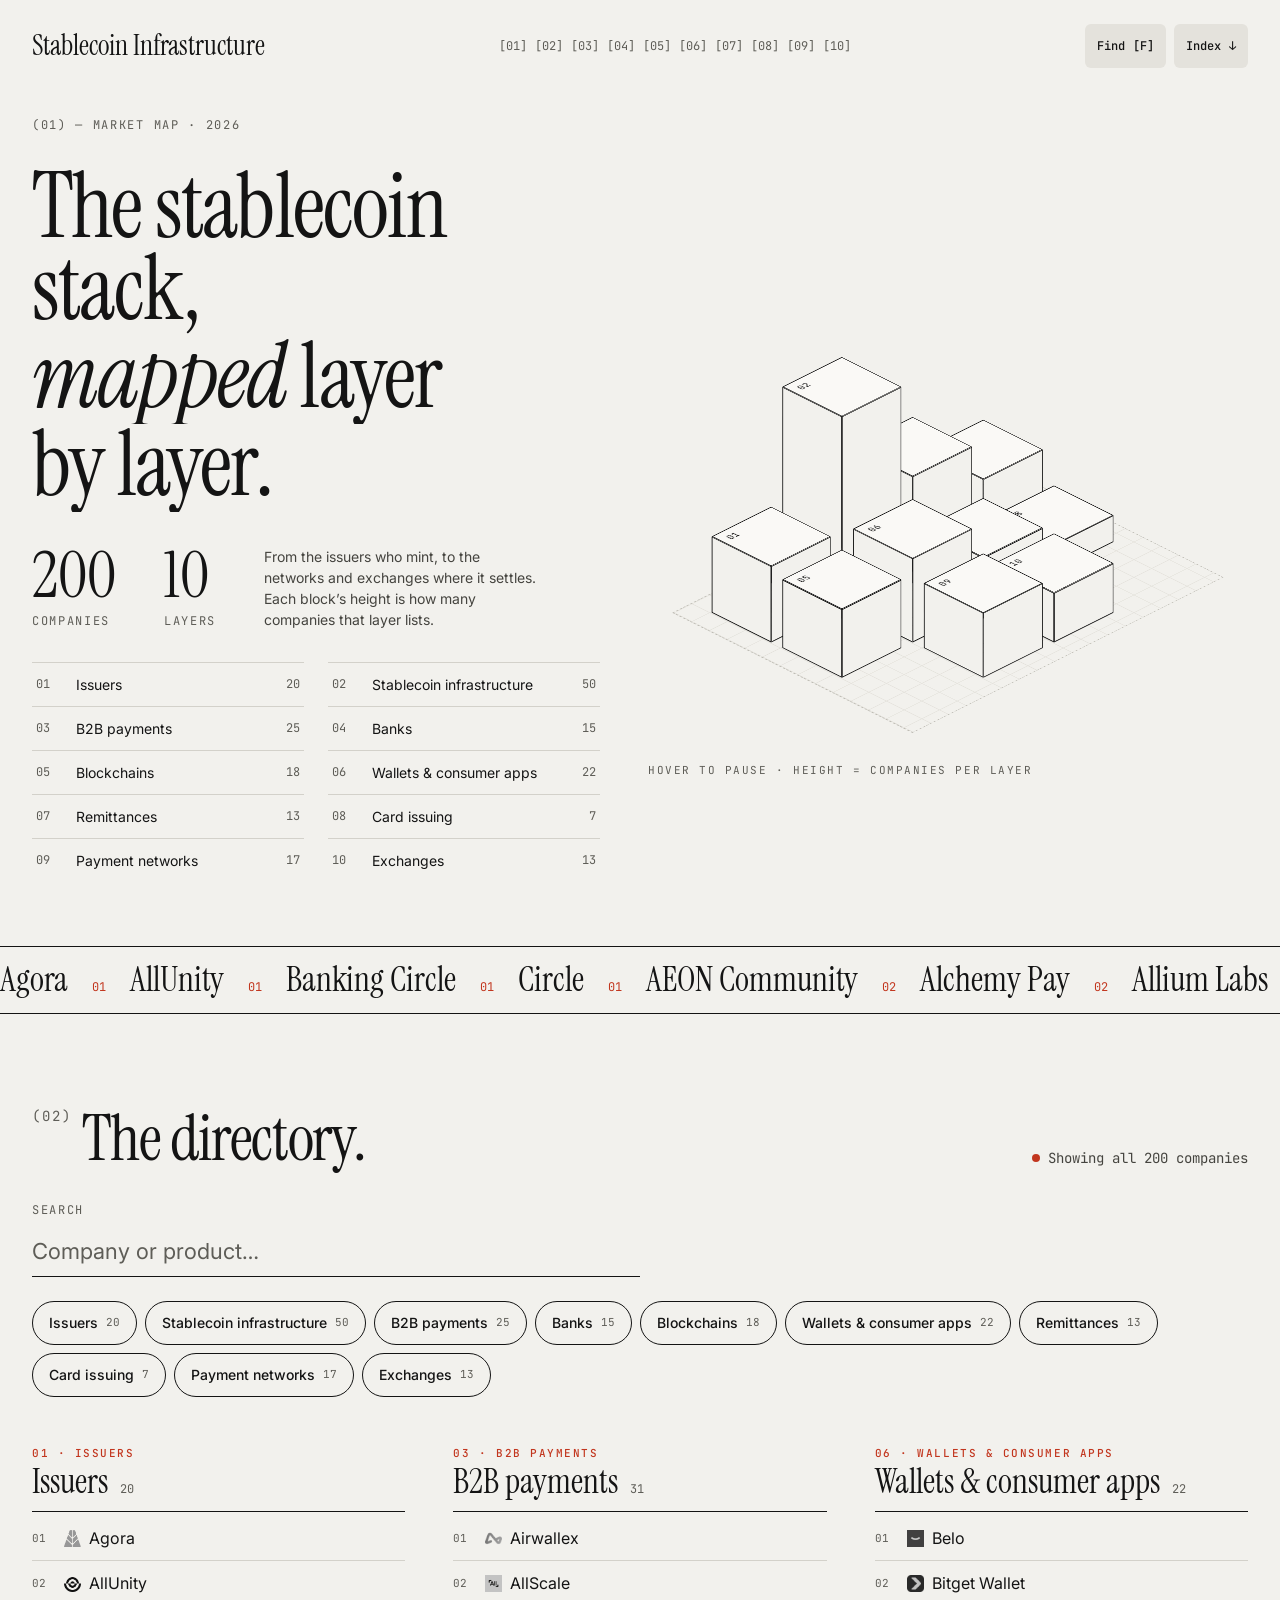
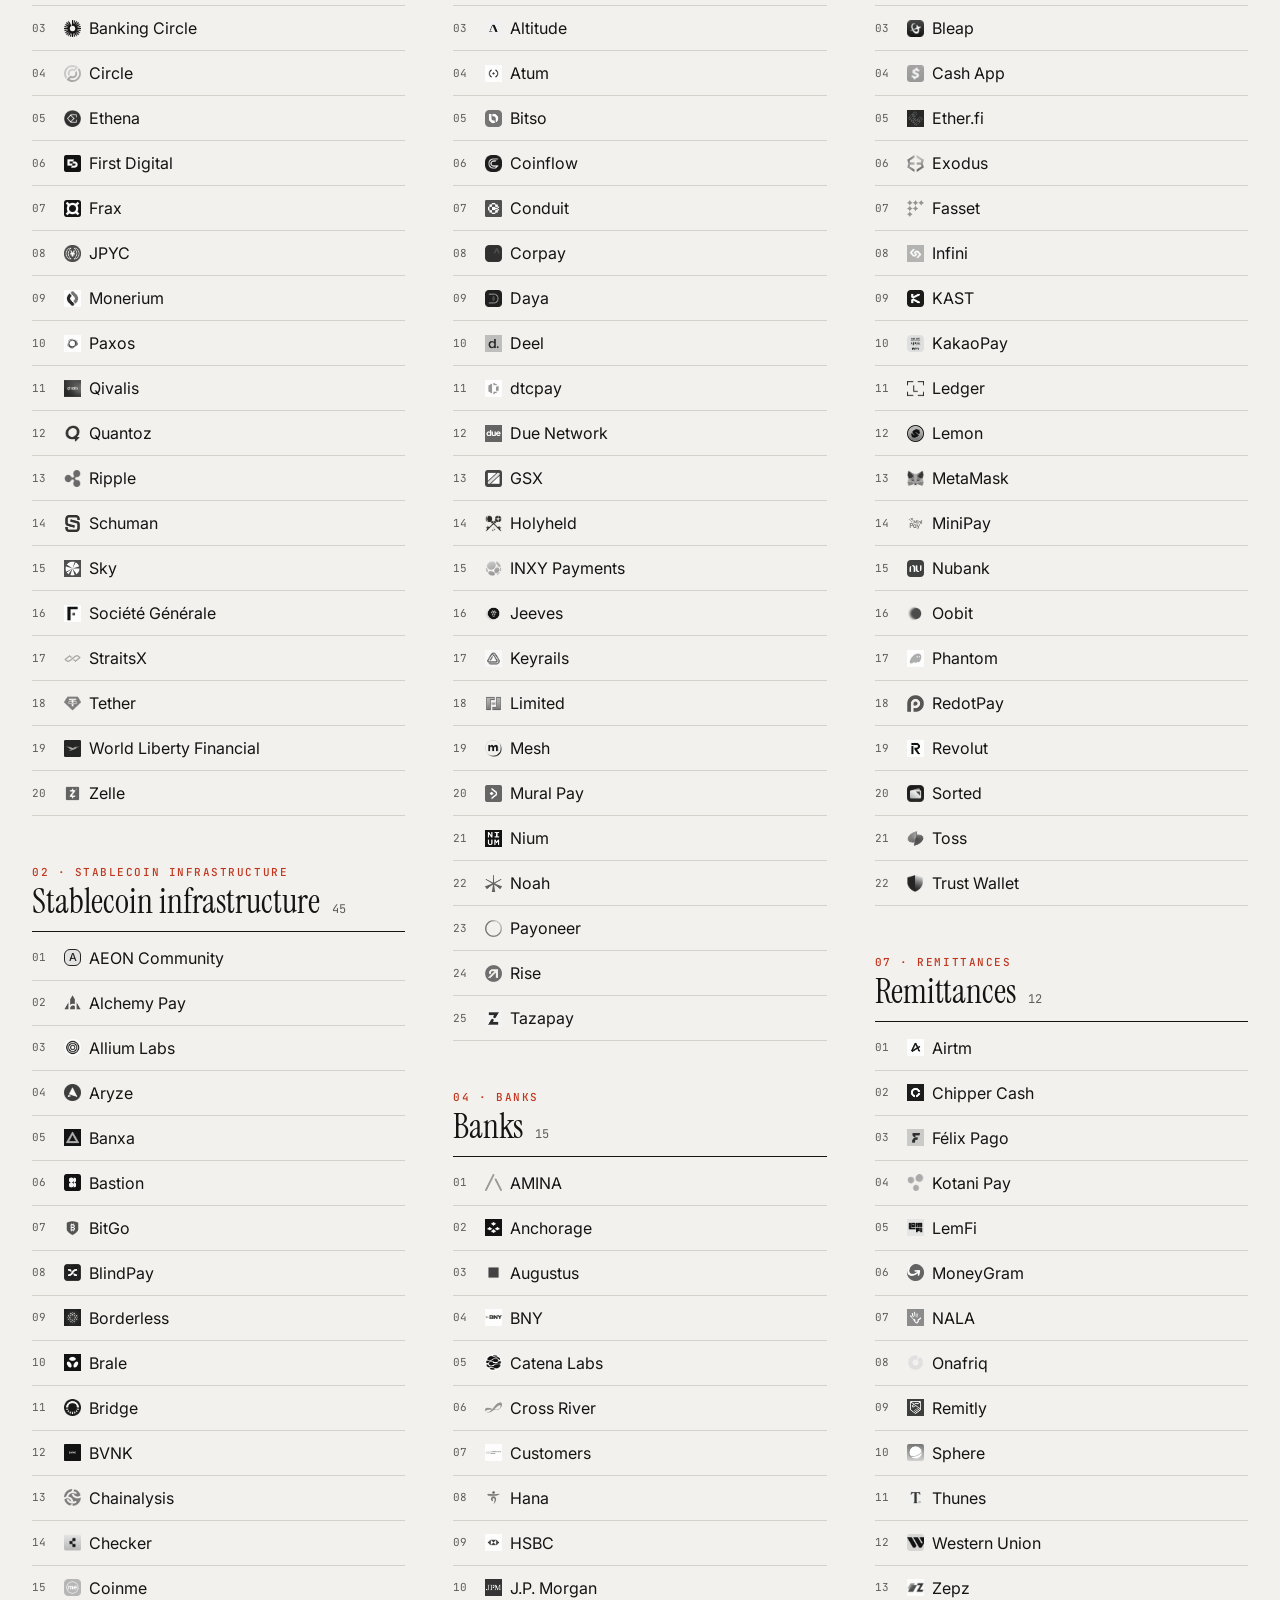
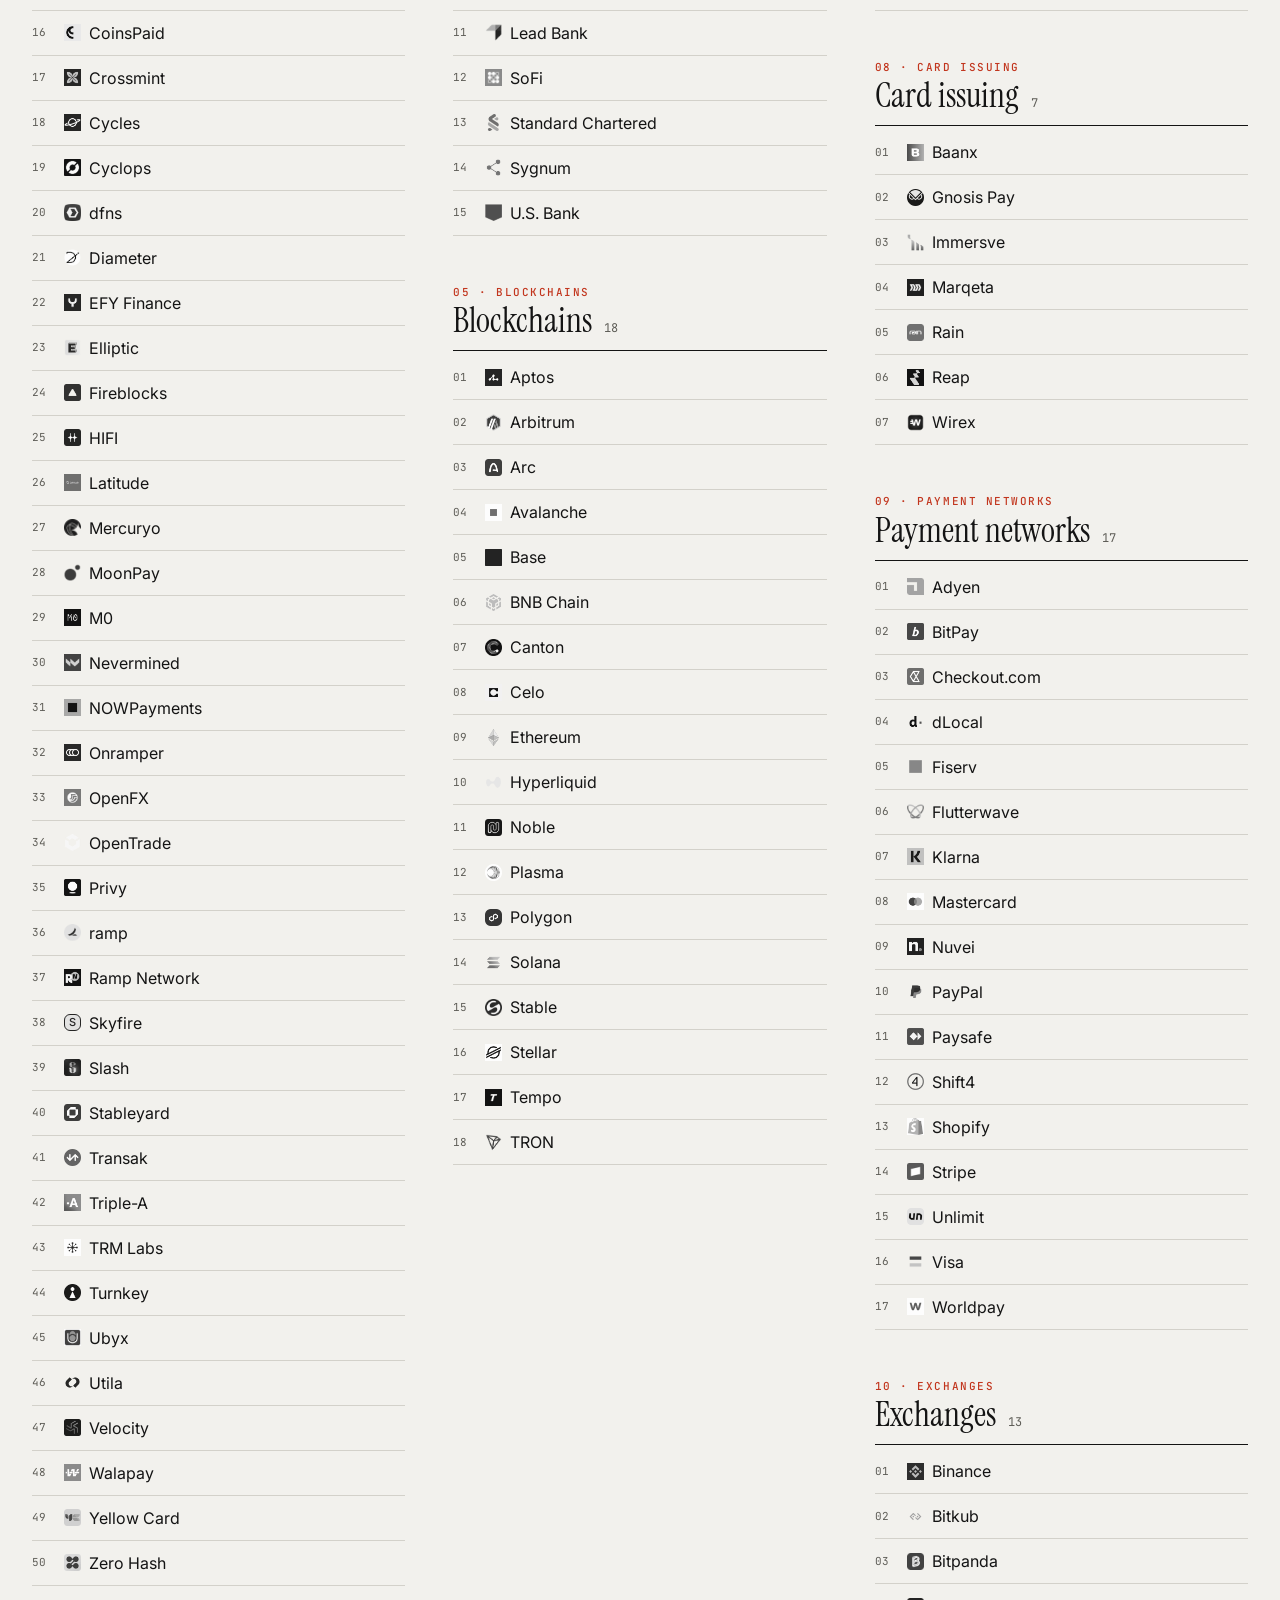
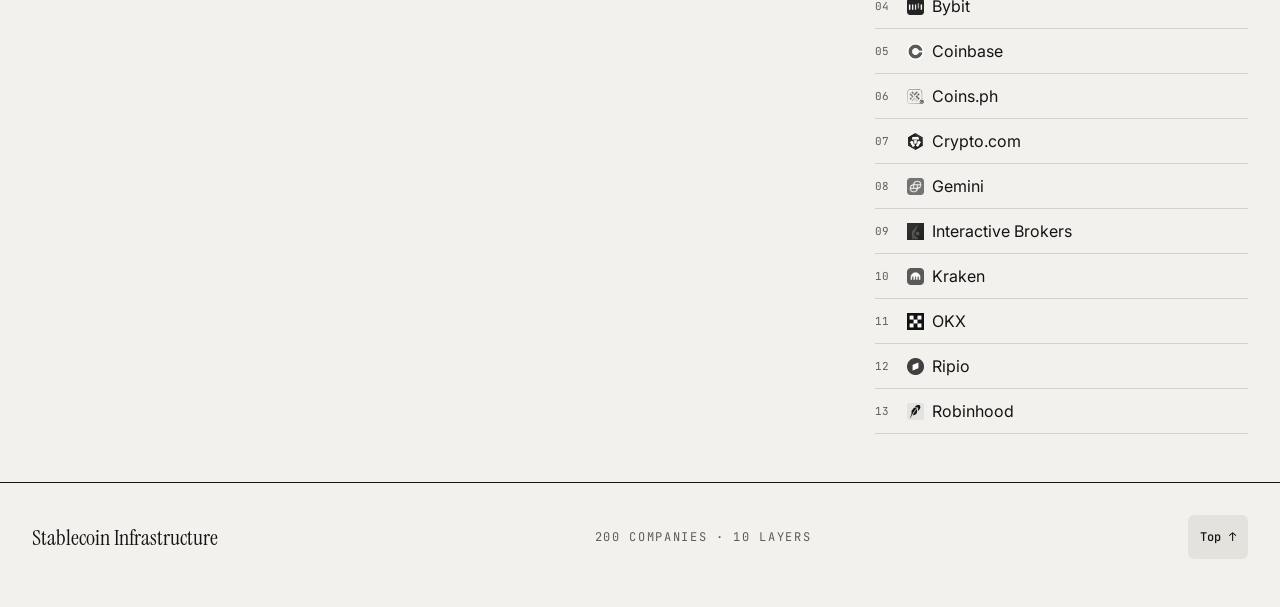
==== stable-infra/index.html @ a07f69c4 "Add stablecoin infrastructure map at /stable-infra Static copy of toninorair/stablecoin-infra app (a" ====
<!DOCTYPE html>
<html lang="en">
  <head>
    <meta charset="UTF-8" />
    <meta name="viewport" content="width=device-width, initial-scale=1.0" />
    <title>Stablecoin Infrastructure</title>
    <meta
      name="description"
      content="The stablecoin stack, mapped layer by layer: issuers, infrastructure, payments, banks, chains, wallets, remittances, cards, networks and exchanges."
    />
    <link rel="preconnect" href="https://fonts.googleapis.com" />
    <link rel="preconnect" href="https://fonts.gstatic.com" crossorigin />
    <link
      rel="stylesheet"
      href="https://fonts.googleapis.com/css2?family=Instrument+Serif:ital@0;1&family=Inter:wght@400;500;600&family=JetBrains+Mono:wght@400;500&display=swap"
    />
    <link rel="stylesheet" href="styles/tokens.css" />
    <link rel="stylesheet" href="styles/main.css" />
  </head>
  <body>
    <a class="skip-link" href="#directory">Skip to the directory</a>
    <header class="site-header" id="top">
      <a class="wordmark" href="#top">Stablecoin Infrastructure</a>
      <nav class="index-nav" data-index-nav aria-label="Jump to a category"></nav>
      <div class="header-keys">
        <button type="button" class="key" data-find aria-keyshortcuts="F">
          Find <kbd>F</kbd>
        </button>
        <a class="key" href="#directory">Index <span aria-hidden="true">↓</span></a>
      </div>
    </header>

    <main id="app">
      <section class="hero" aria-labelledby="hero-title">
        <div class="hero-copy">
          <p class="eyebrow intro-fade">(01) — Market map · 2026</p>
          <h1 class="hero-title" id="hero-title">
            <span class="intro-line"><span>The stablecoin stack,</span></span>
            <span class="intro-line"><span><em>mapped</em> layer</span></span>
            <span class="intro-line"><span>by layer.</span></span>
          </h1>
          <div class="hero-stats intro-fade">
            <p class="stat">
              <span class="stat-value" data-stat-companies></span>
              <span class="stat-label">Companies</span>
            </p>
            <p class="stat">
              <span class="stat-value" data-stat-layers></span>
              <span class="stat-label">Layers</span>
            </p>
            <p class="hero-note">
              From the issuers who mint, to the networks and exchanges where it
              settles. Each block’s height is how many companies that layer lists.
            </p>
          </div>
          <div class="legend intro-fade" data-legend role="group" aria-label="Filter by layer"></div>
        </div>
        <div class="stack-stage" data-stack aria-hidden="true"></div>
      </section>

      <div class="marquee" data-marquee aria-hidden="true"></div>

      <section class="directory-section" aria-labelledby="directory-title">
        <div class="section-head">
          <h2 class="section-title" id="directory-title" data-reveal>
            <span class="section-num">(02)</span> The directory.
          </h2>
          <p class="results-count" data-results-count role="status"></p>
        </div>
        <section class="toolbar" aria-label="Search and category filters">
          <div class="search">
            <label class="search-label" for="search-input">Search</label>
            <input
              type="search"
              id="search-input"
              class="search-input"
              placeholder="Company or product…"
              autocomplete="off"
              spellcheck="false"
            />
          </div>
          <nav class="chips" data-filter-chips aria-label="Filter by category"></nav>
        </section>
        <section class="empty-state" data-empty-state hidden>
          <h2 class="empty-title">No matches</h2>
          <p class="empty-hint">
            No companies match the current search and filters. Clear them to see
            the full roster again.
          </p>
          <button type="button" class="empty-reset" data-filters-reset>
            Reset search and filters
          </button>
        </section>
        <section id="directory" class="directory" aria-label="Stablecoin ecosystem directory"></section>
      </section>
    </main>

    <footer class="site-footer">
      <p class="footer-brand">Stablecoin Infrastructure</p>
      <p class="footer-meta" data-footer-meta></p>
      <a class="key" href="#top">Top <span aria-hidden="true">↑</span></a>
    </footer>

    <div id="panel-layer" class="panel-layer" hidden>
      <div class="panel-scrim" data-panel-close aria-hidden="true"></div>
      <aside class="profile-panel" role="dialog" aria-modal="false" aria-labelledby="panel-company-name">
        <header class="panel-head">
          <div class="panel-bar">
            <p class="panel-category" data-panel-category></p>
            <div class="panel-actions">
              <button type="button" class="panel-step" data-panel-prev aria-label="Previous company" aria-keyshortcuts="ArrowLeft">
                <span aria-hidden="true">←</span>
              </button>
              <span class="panel-position" data-panel-position></span>
              <button type="button" class="panel-step" data-panel-next aria-label="Next company" aria-keyshortcuts="ArrowRight">
                <span aria-hidden="true">→</span>
              </button>
              <button type="button" class="panel-close" data-panel-close aria-label="Close profile panel" aria-keyshortcuts="Escape">
                <span aria-hidden="true">Esc</span>
              </button>
            </div>
          </div>
          <div class="panel-id">
            <span class="panel-mark" data-panel-logo></span>
            <h2 class="panel-name" id="panel-company-name" data-panel-name tabindex="-1"></h2>
          </div>
        </header>
        <div class="panel-scroll">
          <div class="panel-body" data-panel-body></div>
          <nav class="panel-more" data-panel-more aria-labelledby="panel-more-title" hidden>
            <h3 class="panel-more-title" id="panel-more-title" data-panel-more-title></h3>
            <ul class="panel-more-list" data-panel-more-list role="list"></ul>
          </nav>
        </div>
      </aside>
    </div>
    <script type="module" src="js/main.js"></script>
  </body>
</html>
---- stable-infra/styles/tokens.css ----
/*
 * Design tokens — the single source of every visual decision.
 *
 * The visual style is the "stack" redesign, after Paradigm and
 * Hummingbird: a warm paper ground, near-black ink, an editorial
 * serif for display (Instrument Serif), a quiet grotesque for body
 * (Inter), a monospace for every number, index, and key hint
 * (JetBrains Mono), thin line art, and exactly one accent — a
 * vermilion spent on kickers, active states, focus rings, hover
 * sweeps, and the lifted block of the isometric stack. No shadows,
 * no gradient washes — every color, font, spacing, radius, rule, and
 * motion constant in the page styles references a custom property
 * defined here, so a future restyle stays a swap, not a rebuild.
 *
 * Convention: every token is self-documenting via its name and the
 * comment blocks below. Add semantic tokens (not raw values) as the
 * app grows.
 */

:root {
  /* ---------------------------------------------------------------
     Color — primitive palette
     A warm paper ramp from ground to ink. Steps exist only where the
     design needs them; every text step passes 4.5:1 on the ground
     except gray-400, which is reserved for non-text lines.
     ---------------------------------------------------------------- */
  --color-white: #ffffff;
  --color-paper-50: #faf9f6;
  --color-paper-100: #f2f1ed;
  --color-paper-200: #e4e2dc;
  --color-gray-300: #d3d1ca;
  --color-gray-400: #b9b7af;
  --color-gray-500: #5e5d57;
  --color-gray-600: #45443f;
  --color-gray-900: #141414;

  /* The one accent — vermilion, darkened to hold 4.5:1 for small
     text on the paper ground. */
  --color-vermilion: #c2361e;

  /* ---------------------------------------------------------------
     Color — semantic aliases
     Page styles reference ONLY these, never the primitives above.
     ---------------------------------------------------------------- */
  --color-bg-page: var(--color-paper-100);
  --color-bg-surface: var(--color-paper-100);
  --color-bg-raised: var(--color-paper-50);
  --color-bg-subtle: var(--color-paper-200);
  --color-bg-hover: var(--color-paper-200);
  --color-bg-inverse: var(--color-gray-900);

  --color-text-primary: var(--color-gray-900);
  --color-text-secondary: var(--color-gray-600);
  --color-text-muted: var(--color-gray-500);
  --color-text-inverse: var(--color-paper-100);
  --color-text-inverse-muted: var(--color-gray-400);

  --color-accent: var(--color-vermilion);
  --color-accent-strong: var(--color-vermilion);
  --color-accent-contrast: var(--color-white);
  /* The lifted block's top face: a whisper of the accent on paper. */
  --color-accent-tint: color-mix(in srgb, var(--color-vermilion) 16%, var(--color-paper-50));

  --color-success: var(--color-gray-600);
  --color-warning: var(--color-accent);
  --color-danger: var(--color-gray-600);

  /* Rules: ink for structure (section heads, the marquee band),
     a soft rule between list rows. */
  --color-border: var(--color-gray-300);
  --color-border-strong: var(--color-gray-900);
  /* Line art for the stack: ink at rest, faded behind a lifted block. */
  --color-line: var(--color-gray-900);
  --color-line-faded: var(--color-gray-400);
  --color-grid: var(--color-paper-200);

  --color-transparent: transparent;

  /* ---------------------------------------------------------------
     Typography
     Instrument Serif for display (one weight, 400), Inter for body,
     JetBrains Mono for data and key hints. All three load from
     Google Fonts in the HTML head; the stacks fall back to system
     faces so the page still renders offline.
     ---------------------------------------------------------------- */
  --font-sans: "Inter", system-ui, -apple-system, "Segoe UI", Arial,
    sans-serif;
  --font-display: "Instrument Serif", "Iowan Old Style", Georgia,
    "Times New Roman", serif;
  --font-mono: "JetBrains Mono", ui-monospace, "SF Mono", SFMono-Regular,
    Menlo, Consolas, monospace;

  --font-size-2xs: 0.6875rem;
  --font-size-xs: 0.75rem;
  --font-size-sm: 0.875rem;
  --font-size-base: 1rem;
  --font-size-lg: 1.125rem;
  --font-size-xl: 1.375rem;
  --font-size-2xl: 1.75rem;
  --font-size-3xl: 2.125rem;

  /* Display scale — fluid, serif only. */
  --font-size-hero: clamp(3.25rem, 7vw, 6.5rem);
  --font-size-section: clamp(2.75rem, 5vw, 4.5rem);
  --font-size-stat: clamp(3rem, 5vw, 4rem);
  --font-size-display: clamp(3rem, 7vw, 5rem);

  --font-weight-light: 300;
  --font-weight-regular: 400;
  --font-weight-medium: 500;
  --font-weight-semibold: 600;
  --font-weight-bold: 700;

  --line-height-display: 0.92;
  --line-height-tight: 1.15;
  --line-height-normal: 1.5;
  --line-height-relaxed: 1.625;

  --letter-spacing-display: -0.02em;
  --letter-spacing-caps: 0.14em;

  /* ---------------------------------------------------------------
     Spacing scale — 4px base grid.
     ---------------------------------------------------------------- */
  --space-1: 0.25rem;  /*  4px */
  --space-2: 0.5rem;   /*  8px */
  --space-3: 0.75rem;  /* 12px */
  --space-4: 1rem;     /* 16px */
  --space-5: 1.5rem;   /* 24px */
  --space-6: 2rem;     /* 32px */
  --space-7: 3rem;     /* 48px */
  --space-8: 4rem;     /* 64px */
  --space-9: 6rem;     /* 96px */

  --page-max-width: 82.5rem;
  --tap-target: 2.75rem; /* 44px — every control's minimum height */

  /* ---------------------------------------------------------------
     Borders and radii
     ---------------------------------------------------------------- */
  --border-width-thin: 1px;
  --border-width-thick: 2px;

  --radius-sm: 0.375rem;
  --radius-md: 0.5rem;
  --radius-lg: 0.75rem;
  --radius-full: 9999px;

  /* ---------------------------------------------------------------
     The isometric stack — one block per category, its height the
     number of companies listed in that category.
     ---------------------------------------------------------------- */
  --stack-cell: 5.25rem;          /* block footprint (84px) */
  --stack-gap: 1rem;              /* gap between footprints */
  --stack-unit: 0.275rem;         /* height per company (4.4px) */
  --stack-lift: 1.625rem;         /* how far a highlighted block rises */
  --stack-stage-height: 35rem;
  --stack-stage-height-compact: 27.5rem;
  --stack-scale-compact: 0.72;
  --stack-grid-size: 1.5625rem;

  /* ---------------------------------------------------------------
     Profile panel — the company page, a sheet beside the directory
     ---------------------------------------------------------------- */
  --panel-width: 44rem;
  --panel-label-width: 10rem;
  --color-panel-scrim: rgb(20 20 20 / 0.35);

  /* ---------------------------------------------------------------
     Search & filter toolbar
     ---------------------------------------------------------------- */
  --filter-dim-opacity: 0.28;

  /* ---------------------------------------------------------------
     Motion
     --transition-*      interaction and panel-entrance timing
     --ease-out-soft     the shared deceleration curve
     --motion-reveal     one-shot scroll-reveal duration
     --motion-stagger    per-row delay in the profile panel stagger
     --motion-intro      hero line reveals and the stack's rise
     --motion-spin       one full turn of the stack (loops)
     --motion-marquee    one pass of the name band (loops)
     --motion-count-up   the hero's company count-up, ms (read by JS)
     Loops are paused on hover and switched off under reduced motion.
     ---------------------------------------------------------------- */
  --transition-fast: 150ms ease;
  --transition-normal: 250ms ease;
  --transition-slow: 500ms ease;
  --ease-out-soft: cubic-bezier(0.2, 0.75, 0.1, 1);
  --motion-reveal: 700ms;
  --motion-stagger: 50ms;
  --motion-intro: 1100ms;
  --motion-spin: 90s;
  --motion-marquee: 140s;
  --motion-count-up: 1600;

  --cursor-dot-size: 0.5rem;
}

/*
 * Reduced motion: interaction speeds collapse to near-instant here
 * so nothing feels laggy, just still. main.css switches its own
 * animation declarations off in the same media query.
 */
@media (prefers-reduced-motion: reduce) {
  :root {
    --transition-fast: 0ms;
    --transition-normal: 0ms;
    --transition-slow: 0ms;
    --motion-reveal: 0ms;
    --motion-stagger: 0ms;
    --motion-intro: 0ms;
    --motion-count-up: 0;
  }
}
---- stable-infra/styles/main.css ----
/*
 * Page styles.
 *
 * Token discipline: every color, font-family, size, space, radius,
 * border, and motion constant here resolves through var() from
 * tokens.css. No literals — the token-isolation test enforces the
 * color and font rules.
 *
 * Design language: the "stack" redesign, after Paradigm and
 * Hummingbird — a warm paper ground, near-black ink, an editorial
 * serif for display, mono for every number and key hint, thin line
 * art (the isometric stack), numbered sections, and one vermilion
 * accent spent on kickers, hover sweeps, focus rings, and the lifted
 * block. Motion: one-shot intro reveals, a slow turning stack, a
 * marquee of names, scroll reveals, and a company page that slides in
 * and staggers its facts. Every animation switches off under
 * prefers-reduced-motion (last block in this file).
 */

/* ---------------------------------------------------------------
   Base
   ---------------------------------------------------------------- */
*,
*::before,
*::after {
  box-sizing: border-box;
}

html {
  -webkit-text-size-adjust: 100%;
  scroll-behavior: smooth;
  scroll-padding-top: var(--space-6);
}

body {
  margin: 0;
  overflow-x: clip;
  font-family: var(--font-sans);
  font-size: var(--font-size-base);
  font-weight: var(--font-weight-regular);
  line-height: var(--line-height-normal);
  color: var(--color-text-primary);
  background-color: var(--color-bg-page);
  -webkit-font-smoothing: antialiased;
}

h1,
h2,
h3 {
  font-family: var(--font-display);
  font-weight: var(--font-weight-regular);
  line-height: var(--line-height-tight);
  color: var(--color-text-primary);
  margin: 0 0 var(--space-4);
}

p {
  margin: 0 0 var(--space-4);
  color: var(--color-text-secondary);
}

a {
  color: var(--color-text-primary);
  text-underline-offset: 0.18em;
  text-decoration-thickness: var(--border-width-thin);
  transition: color var(--transition-fast);
}

a:hover {
  color: var(--color-accent);
}

a:focus-visible,
button:focus-visible,
input:focus-visible {
  outline: var(--border-width-thick) solid var(--color-accent);
  outline-offset: var(--space-1);
}

kbd {
  font: inherit;
}

code {
  font-family: var(--font-mono);
  font-size: var(--font-size-sm);
  background-color: var(--color-bg-subtle);
  border-radius: var(--radius-sm);
  padding: 0.125rem var(--space-1);
}

.skip-link {
  position: absolute;
  left: var(--space-4);
  top: calc(var(--space-9) * -1);
  z-index: 20;
  padding: var(--space-2) var(--space-4);
  background-color: var(--color-bg-inverse);
  color: var(--color-text-inverse);
  font-family: var(--font-mono);
  font-size: var(--font-size-xs);
  text-decoration: none;
}

.skip-link:focus {
  top: var(--space-4);
}

/* ---------------------------------------------------------------
   Key hints — Paradigm's bracketed shortcut buttons.
   ---------------------------------------------------------------- */
.key {
  display: inline-flex;
  align-items: center;
  justify-content: center;
  gap: var(--space-2);
  min-height: var(--tap-target);
  padding: 0 var(--space-3);
  border: 0;
  border-radius: var(--radius-sm);
  background-color: var(--color-bg-subtle);
  font-family: var(--font-mono);
  font-size: var(--font-size-xs);
  font-weight: var(--font-weight-medium);
  line-height: 1;
  color: var(--color-text-primary);
  text-decoration: none;
  cursor: pointer;
  transition:
    background-color var(--transition-normal),
    color var(--transition-normal),
    transform var(--transition-normal);
}

.key:hover {
  background-color: var(--color-bg-inverse);
  color: var(--color-text-inverse);
  transform: translateY(-1px);
}

.key kbd::before {
  content: "[";
}

.key kbd::after {
  content: "]";
}

/* ---------------------------------------------------------------
   Site header
   ---------------------------------------------------------------- */
.site-header {
  display: flex;
  flex-wrap: wrap;
  align-items: center;
  justify-content: space-between;
  gap: var(--space-3) var(--space-5);
  max-width: var(--page-max-width);
  margin-inline: auto;
  padding: var(--space-5);
}

@media (min-width: 48rem) {
  .site-header {
    padding-inline: var(--space-6);
  }
}

.wordmark {
  font-family: var(--font-display);
  font-size: var(--font-size-2xl);
  line-height: 1;
  color: var(--color-text-primary);
  text-decoration: none;
}

.index-nav {
  display: flex;
  flex-wrap: wrap;
}

/* Phones: the hero legend and chips already jump and filter by
   category; the bracket index would only wrap into rows here. */
@media (max-width: 47.99rem) {
  .index-nav {
    display: none;
  }
}

.index-link {
  display: inline-flex;
  align-items: center;
  min-height: var(--tap-target);
  padding: 0 var(--space-1);
  font-family: var(--font-mono);
  font-size: var(--font-size-xs);
  color: var(--color-text-muted);
  text-decoration: none;
}

.index-link:hover {
  color: var(--color-accent);
}

.header-keys {
  display: flex;
  gap: var(--space-2);
}

/* ---------------------------------------------------------------
   Layout
   ---------------------------------------------------------------- */
#app {
  max-width: var(--page-max-width);
  margin-inline: auto;
  padding-inline: var(--space-5);
}

@media (min-width: 48rem) {
  #app {
    padding-inline: var(--space-6);
  }
}

/* ---------------------------------------------------------------
   Hero — statement, stats, legend; the stack beside it.
   ---------------------------------------------------------------- */
.hero {
  display: flex;
  flex-wrap: wrap;
  align-items: center;
  gap: var(--space-7);
  padding-block: var(--space-5) var(--space-8);
}

.hero-copy {
  display: flex;
  flex: 1 1 28rem;
  flex-direction: column;
  gap: var(--space-6);
  min-width: 0;
}

.eyebrow {
  margin: 0;
  font-family: var(--font-mono);
  font-size: var(--font-size-xs);
  letter-spacing: var(--letter-spacing-caps);
  text-transform: uppercase;
  color: var(--color-text-muted);
}

.hero-title {
  margin: 0;
  font-size: var(--font-size-hero);
  line-height: var(--line-height-display);
  letter-spacing: var(--letter-spacing-display);
}

/* Line-by-line intro: each line slides up out of its own mask. */
.intro-line {
  display: block;
  overflow: hidden;
  padding-bottom: 0.06em;
}

.intro-line > span {
  display: block;
  animation: intro-line var(--motion-intro) var(--ease-out-soft) backwards;
}

.intro-line:nth-child(2) > span {
  animation-delay: calc(var(--motion-stagger) * 2);
}

.intro-line:nth-child(3) > span {
  animation-delay: calc(var(--motion-stagger) * 4);
}

@keyframes intro-line {
  from {
    transform: translateY(105%);
  }
}

.intro-fade {
  animation: intro-fade var(--motion-intro) var(--ease-out-soft) backwards;
  animation-delay: calc(var(--motion-stagger) * 8);
}

@keyframes intro-fade {
  from {
    opacity: 0;
    transform: translateY(var(--space-3));
  }
}

.hero-stats {
  display: flex;
  flex-wrap: wrap;
  align-items: flex-end;
  gap: var(--space-5) var(--space-7);
}

.stat {
  display: flex;
  flex-direction: column;
  gap: var(--space-1);
  margin: 0;
}

.stat-value {
  font-family: var(--font-display);
  font-size: var(--font-size-stat);
  line-height: 1;
  color: var(--color-text-primary);
  font-variant-numeric: tabular-nums;
}

.stat-label {
  font-family: var(--font-mono);
  font-size: var(--font-size-xs);
  letter-spacing: var(--letter-spacing-caps);
  text-transform: uppercase;
  color: var(--color-text-muted);
}

.hero-note {
  max-width: 17rem;
  margin: 0;
  font-size: var(--font-size-sm);
}

/* Legend — the stack's accessible twin: one toggle per layer. */
.legend {
  display: grid;
  grid-template-columns: repeat(2, minmax(0, 1fr));
  column-gap: var(--space-5);
}

@media (max-width: 30rem) {
  .legend {
    grid-template-columns: minmax(0, 1fr);
  }
}

.legend-item {
  display: grid;
  grid-template-columns: var(--space-6) minmax(0, 1fr) auto;
  align-items: center;
  gap: var(--space-2);
  min-height: var(--tap-target);
  padding: 0 var(--space-1);
  border: 0;
  border-top: var(--border-width-thin) solid var(--color-border);
  background-color: var(--color-transparent);
  font: inherit;
  font-size: var(--font-size-sm);
  text-align: left;
  color: var(--color-text-primary);
  cursor: pointer;
  transition:
    color var(--transition-normal),
    padding var(--transition-slow);
}

.legend-num,
.legend-count {
  font-family: var(--font-mono);
  font-size: var(--font-size-xs);
  color: var(--color-text-muted);
  transition: color var(--transition-normal);
}

.legend-item:hover,
.legend-item:focus-visible,
.legend-item[aria-pressed="true"] {
  padding-left: var(--space-3);
  color: var(--color-accent);
}

.legend-item:hover .legend-num,
.legend-item:hover .legend-count,
.legend-item[aria-pressed="true"] .legend-num,
.legend-item[aria-pressed="true"] .legend-count {
  color: var(--color-accent);
}

.legend-item[aria-pressed="true"] .legend-name {
  font-weight: var(--font-weight-medium);
}

/* ---------------------------------------------------------------
   The isometric stack
   Geometry: each block reads --col, --row, --count (set in
   js/stack.js); its height is --count × --stack-unit. Five faces:
   back/front walls hinge up from the top/bottom edges (rotateX),
   left/right walls from the left/right edges (rotateY), the top
   floats at the block's height. Opaque paper fills hide back lines.
   ---------------------------------------------------------------- */
.stack-stage {
  position: relative;
  display: flex;
  flex: 1 1 30rem;
  align-items: center;
  justify-content: center;
  min-width: 0;
  height: var(--stack-stage-height);
}

.stack-plane {
  position: relative;
  width: calc(var(--stack-cell) * 4 + var(--stack-gap) * 3);
  height: calc(var(--stack-cell) * 3 + var(--stack-gap) * 2);
  transform-style: preserve-3d;
  transform: translateY(var(--space-9)) rotateX(60deg) rotateZ(-45deg);
  animation: stack-spin var(--motion-spin) linear infinite;
}

.stack-stage:hover .stack-plane {
  animation-play-state: paused;
}

@keyframes stack-spin {
  from {
    transform: translateY(var(--space-9)) rotateX(60deg) rotateZ(-45deg);
  }

  to {
    transform: translateY(var(--space-9)) rotateX(60deg) rotateZ(315deg);
  }
}

.stack-ground {
  position: absolute;
  inset: calc(var(--stack-gap) * -1.75);
  border: var(--border-width-thin) dashed var(--color-line-faded);
  background-image:
    linear-gradient(var(--color-grid) var(--border-width-thin), var(--color-transparent) var(--border-width-thin)),
    linear-gradient(90deg, var(--color-grid) var(--border-width-thin), var(--color-transparent) var(--border-width-thin));
  background-size: var(--stack-grid-size) var(--stack-grid-size);
}

.stack-block {
  --h: calc(var(--count) * var(--stack-unit));
  position: absolute;
  left: calc(var(--col) * (var(--stack-cell) + var(--stack-gap)));
  top: calc(var(--row) * (var(--stack-cell) + var(--stack-gap)));
  width: var(--stack-cell);
  height: var(--stack-cell);
  transform-style: preserve-3d;
  transform: translateZ(0);
  transition: transform var(--transition-slow);
  animation: stack-rise var(--motion-intro) var(--ease-out-soft) var(--rise-delay, 0ms) backwards;
}

/* No `to`: the rise ends on the block's own transform, so a block
   lifted mid-animation lands lifted. */
@keyframes stack-rise {
  from {
    transform: scaleZ(0.001);
  }
}

.stack-block.is-active {
  transform: translateZ(var(--stack-lift));
}

.stack-face {
  position: absolute;
  left: 0;
  top: 0;
  border: var(--border-width-thin) solid var(--color-line);
  background-color: var(--color-bg-page);
  transition:
    border-color var(--transition-normal),
    background-color var(--transition-normal);
}

.stack-face--top {
  width: 100%;
  height: 100%;
  padding: var(--space-2);
  background-color: var(--color-bg-raised);
  transform: translateZ(var(--h));
}

.stack-face--back,
.stack-face--front {
  width: var(--stack-cell);
  height: var(--h);
  transform-origin: top;
  transform: rotateX(90deg);
}

.stack-face--front {
  top: var(--stack-cell);
}

.stack-face--left,
.stack-face--right {
  width: var(--h);
  height: var(--stack-cell);
  transform-origin: left;
  transform: rotateY(-90deg);
}

.stack-face--right {
  left: var(--stack-cell);
}

.stack-label {
  display: block;
  font-family: var(--font-mono);
  font-size: var(--font-size-2xs);
  line-height: 1;
  color: var(--color-text-primary);
  transition: color var(--transition-normal);
}

.stack-plane.has-active .stack-block:not(.is-active) .stack-face {
  border-color: var(--color-line-faded);
}

.stack-plane.has-active .stack-block:not(.is-active) .stack-label {
  color: var(--color-line-faded);
}

.stack-block.is-active .stack-face {
  border-color: var(--color-accent);
}

.stack-block.is-active .stack-face--top {
  background-color: var(--color-accent-tint);
}

.stack-block.is-active .stack-label {
  color: var(--color-accent);
}

.stack-caption {
  position: absolute;
  left: 0;
  bottom: 0;
  margin: 0;
  font-family: var(--font-mono);
  font-size: var(--font-size-2xs);
  letter-spacing: var(--letter-spacing-caps);
  text-transform: uppercase;
  color: var(--color-text-muted);
}

@media (max-width: 45rem) {
  .stack-stage {
    height: var(--stack-stage-height-compact);
  }

  .stack-plane {
    scale: var(--stack-scale-compact);
  }
}

/* ---------------------------------------------------------------
   Marquee — a slow band of names between hero and directory.
   ---------------------------------------------------------------- */
.marquee {
  /* Full-bleed: break out of #app's max-width to the viewport edges
     (body clips horizontal overflow). */
  margin-inline: calc(50% - 50vw);
  overflow: hidden;
  border-block: var(--border-width-thin) solid var(--color-border-strong);
  padding-block: var(--space-4);
}

.marquee-track {
  display: flex;
  width: max-content;
  animation: marquee var(--motion-marquee) linear infinite;
}

.marquee:hover .marquee-track {
  animation-play-state: paused;
}

.marquee-group {
  display: flex;
  align-items: baseline;
  gap: var(--space-2) var(--space-5);
  padding-right: var(--space-5);
}

.marquee-name {
  font-family: var(--font-display);
  font-size: var(--font-size-3xl);
  line-height: 1;
  white-space: nowrap;
  color: var(--color-text-primary);
}

.marquee-num {
  font-family: var(--font-mono);
  font-size: var(--font-size-xs);
  color: var(--color-accent);
}

@keyframes marquee {
  to {
    transform: translateX(-50%);
  }
}

/* ---------------------------------------------------------------
   Directory section head + toolbar
   ---------------------------------------------------------------- */
.directory-section {
  padding-block: var(--space-9) var(--space-7);
}

.section-head {
  display: flex;
  flex-wrap: wrap;
  align-items: flex-end;
  justify-content: space-between;
  gap: var(--space-4) var(--space-5);
  margin-bottom: var(--space-6);
}

.section-title {
  margin: 0;
  font-size: var(--font-size-section);
  line-height: var(--line-height-display);
  letter-spacing: var(--letter-spacing-display);
}

.section-num {
  font-family: var(--font-mono);
  font-size: var(--font-size-sm);
  letter-spacing: var(--letter-spacing-caps);
  vertical-align: top;
  color: var(--color-text-muted);
}

.results-count {
  display: inline-flex;
  align-items: center;
  gap: var(--space-2);
  margin: 0;
  font-family: var(--font-mono);
  font-size: var(--font-size-sm);
  color: var(--color-text-secondary);
}

/* A live dot: the count is always current. */
.results-count::before {
  content: "";
  width: var(--space-2);
  height: var(--space-2);
  border-radius: var(--radius-full);
  background-color: var(--color-accent);
  animation: pulse 2s ease-in-out infinite;
}

@keyframes pulse {
  50% {
    opacity: 0.25;
    transform: scale(0.7);
  }
}

.toolbar {
  display: flex;
  flex-direction: column;
  gap: var(--space-5);
  margin-bottom: var(--space-7);
}

.search {
  display: flex;
  flex-direction: column;
  gap: var(--space-2);
  max-width: 38rem;
}

.search-label {
  font-family: var(--font-mono);
  font-size: var(--font-size-xs);
  letter-spacing: var(--letter-spacing-caps);
  text-transform: uppercase;
  color: var(--color-text-muted);
}

.search-input {
  width: 100%;
  min-height: var(--tap-target);
  padding: var(--space-2) 0;
  border: 0;
  border-bottom: var(--border-width-thin) solid var(--color-border-strong);
  border-radius: 0;
  background-color: var(--color-transparent);
  font: inherit;
  font-size: var(--font-size-xl);
  color: var(--color-text-primary);
  transition: border-color var(--transition-normal);
}

.search-input::placeholder {
  color: var(--color-text-muted);
}

.search-input:focus-visible {
  outline: none;
  border-bottom-color: var(--color-accent);
}

.chips {
  display: flex;
  flex-wrap: wrap;
  gap: var(--space-2);
}

.chip {
  display: inline-flex;
  align-items: center;
  gap: var(--space-2);
  min-height: var(--tap-target);
  padding: 0 var(--space-4);
  border: var(--border-width-thin) solid var(--color-border-strong);
  border-radius: var(--radius-full);
  background-color: var(--color-transparent);
  font: inherit;
  font-size: var(--font-size-sm);
  font-weight: var(--font-weight-medium);
  color: var(--color-text-primary);
  cursor: pointer;
  transition:
    background-color var(--transition-normal),
    color var(--transition-normal),
    transform var(--transition-normal);
}

.chip:hover {
  transform: translateY(-2px);
}

.chip[aria-pressed="true"] {
  background-color: var(--color-bg-inverse);
  color: var(--color-text-inverse);
}

.chip-count {
  font-family: var(--font-mono);
  font-size: var(--font-size-2xs);
  font-weight: var(--font-weight-regular);
  color: var(--color-text-muted);
  transition: color var(--transition-normal);
}

.chip[aria-pressed="true"] .chip-count {
  color: var(--color-text-inverse-muted);
}

/* ---------------------------------------------------------------
   Empty state
   ---------------------------------------------------------------- */
.empty-state {
  display: flex;
  flex-direction: column;
  align-items: flex-start;
  gap: var(--space-3);
  margin: 0 0 var(--space-7);
  padding-block: var(--space-6);
  border-top: var(--border-width-thin) solid var(--color-border-strong);
}

.empty-state[hidden] {
  display: none;
}

.empty-title {
  margin: 0;
  font-size: var(--font-size-3xl);
}

.empty-hint {
  margin: 0;
  max-width: 30rem;
  font-size: var(--font-size-sm);
}

.empty-reset {
  min-height: var(--tap-target);
  padding: 0 var(--space-4);
  border: var(--border-width-thin) solid var(--color-border-strong);
  border-radius: var(--radius-full);
  background-color: var(--color-transparent);
  font: inherit;
  font-size: var(--font-size-sm);
  color: var(--color-text-primary);
  cursor: pointer;
  transition:
    background-color var(--transition-normal),
    color var(--transition-normal);
}

.empty-reset:hover {
  background-color: var(--color-bg-inverse);
  color: var(--color-text-inverse);
}

/* ---------------------------------------------------------------
   Directory — one section per category, packed into columns.
   ---------------------------------------------------------------- */
.directory-grid {
  margin: 0;
  padding: 0;
  list-style: none;
  /* Multi-column, not grid: each column packs its sections
     independently, so a tall category never stretches its row-mates. */
  column-width: 18.75rem;
  column-gap: var(--space-7);
}

.cluster {
  display: flex;
  flex-direction: column;
  gap: var(--space-1);
  min-width: 0;
  break-inside: avoid;
  margin-bottom: var(--space-7);
  transition: opacity var(--transition-normal);
}

.kicker {
  margin: 0;
  font-family: var(--font-mono);
  font-size: var(--font-size-2xs);
  font-weight: var(--font-weight-medium);
  letter-spacing: var(--letter-spacing-caps);
  text-transform: uppercase;
  color: var(--color-accent);
}

.cluster-head {
  display: flex;
  align-items: baseline;
  gap: var(--space-3);
  padding-bottom: var(--space-3);
  border-bottom: var(--border-width-thin) solid var(--color-border-strong);
}

.category-name {
  margin: 0;
  font-size: var(--font-size-3xl);
  line-height: 1;
}

.category-count {
  font-family: var(--font-mono);
  font-size: var(--font-size-xs);
  color: var(--color-text-muted);
}

.company-list {
  margin: 0;
  padding: 0;
  list-style: none;
  counter-reset: row;
}

.company-item {
  border-bottom: var(--border-width-thin) solid var(--color-border);
  counter-increment: row;
}

/* Each name is a real button filling its row: a mono row number, the
   full name (wraps, never truncates), and an arrow that slides in on
   hover while an accent rule sweeps across the bottom edge. */
.company {
  display: grid;
  grid-template-columns: var(--space-6) minmax(0, 1fr) var(--space-4);
  align-items: center;
  width: 100%;
  min-height: var(--tap-target);
  padding: var(--space-1) 0;
  border: 0;
  font: inherit;
  text-align: left;
  color: var(--color-text-primary);
  background-color: var(--color-transparent);
  background-image: linear-gradient(var(--color-accent), var(--color-accent));
  background-repeat: no-repeat;
  background-position: left bottom;
  background-size: 0 var(--border-width-thin);
  cursor: pointer;
  transition:
    opacity var(--transition-normal),
    color var(--transition-normal),
    padding var(--transition-slow),
    background-size var(--transition-slow);
}

.company::before {
  content: counter(row, decimal-leading-zero) / "";
  font-family: var(--font-mono);
  font-size: var(--font-size-2xs);
  color: var(--color-text-muted);
  transition: color var(--transition-normal);
}

.company::after {
  content: "→" / "";
  opacity: 0;
  transform: translateX(calc(var(--space-2) * -1));
  color: var(--color-accent);
  transition:
    opacity var(--transition-normal),
    transform var(--transition-slow);
}

.company:hover,
.company:focus-visible {
  padding-left: var(--space-2);
  color: var(--color-accent);
  background-size: 100% var(--border-width-thin);
}

.company:focus-visible {
  outline-offset: 0;
}

.company:hover::before,
.company:focus-visible::before {
  color: var(--color-accent);
}

.company:hover::after,
.company:focus-visible::after {
  opacity: 1;
  transform: none;
}

.company-name {
  overflow-wrap: anywhere;
}

/* Company marks: stored logos and monogram fallbacks (js/marks.js).
   Grayscale at rest to protect the monochrome directory read; the mark
   gains its color on hover/focus of the row. The panel variant always
   shows full color. Under prefers-reduced-motion the shared
   --transition-normal token collapses to 0ms (tokens.css), so the
   change is instant. */
.company-identity {
  display: flex;
  align-items: center;
  gap: var(--space-2);
  min-width: 0;
}

.company-mark {
  flex: none;
  width: 17px;
  height: 17px;
  object-fit: contain;
  filter: grayscale(1);
  opacity: 0.92;
  transition:
    filter var(--transition-normal),
    opacity var(--transition-normal);
}

.company:hover .company-mark,
.company:focus-visible .company-mark {
  filter: none;
  opacity: 1;
}

/* Monogram fallback: first letter, ink on a hairline rule — real text,
   never a broken image (spec). */
.company-mark--fallback {
  display: inline-flex;
  align-items: center;
  justify-content: center;
  font-family: var(--font-sans);
  font-size: var(--font-size-2xs);
  font-weight: var(--font-weight-medium);
  letter-spacing: 0;
  color: var(--color-text-primary);
  background-color: var(--color-bg-subtle);
  border: var(--border-width-thin) solid var(--color-border-strong);
  border-radius: var(--radius-sm);
}

.company-mark--fallback:hover {
  color: var(--color-accent);
}

/* Filter dimming: opacity only — nothing is removed under filters. */
.cluster.is-dimmed,
.company.is-dimmed {
  opacity: var(--filter-dim-opacity);
}

/* ---------------------------------------------------------------
   Site footer
   ---------------------------------------------------------------- */
.site-footer {
  display: flex;
  flex-wrap: wrap;
  align-items: center;
  justify-content: space-between;
  gap: var(--space-3) var(--space-5);
  max-width: var(--page-max-width);
  margin-inline: auto;
  padding: var(--space-6) var(--space-5) var(--space-7);
  border-top: var(--border-width-thin) solid var(--color-border-strong);
}

@media (min-width: 48rem) {
  .site-footer {
    padding-inline: var(--space-6);
  }
}

.footer-brand {
  margin: 0;
  font-family: var(--font-display);
  font-size: var(--font-size-xl);
  color: var(--color-text-primary);
}

.footer-meta {
  margin: 0;
  font-family: var(--font-mono);
  font-size: var(--font-size-xs);
  letter-spacing: var(--letter-spacing-caps);
  text-transform: uppercase;
  color: var(--color-text-muted);
}

/* ---------------------------------------------------------------
   Company page — the profile sheet beside the directory.
   ---------------------------------------------------------------- */
.panel-layer {
  position: fixed;
  inset: 0;
  z-index: 10;
}

.panel-layer[hidden] {
  display: none;
}

.panel-scrim {
  position: absolute;
  inset: 0;
  background-color: var(--color-panel-scrim);
  cursor: pointer;
}

.panel-layer:not([hidden]) .panel-scrim {
  animation: fade-in var(--motion-reveal) var(--ease-out-soft);
}

.profile-panel {
  position: absolute;
  top: 0;
  right: 0;
  bottom: 0;
  display: flex;
  flex-direction: column;
  width: var(--panel-width);
  max-width: 100%;
  background-color: var(--color-bg-page);
  border-left: var(--border-width-thin) solid var(--color-border-strong);
}

.panel-layer:not([hidden]) .profile-panel {
  animation: panel-in var(--motion-reveal) var(--ease-out-soft);
}

@keyframes panel-in {
  from {
    transform: translateX(100%);
  }
}

.panel-head {
  display: flex;
  flex-direction: column;
  gap: var(--space-5);
  padding: var(--space-4) var(--space-5) var(--space-5);
  border-bottom: var(--border-width-thin) solid var(--color-border-strong);
}

@media (min-width: 48rem) {
  .panel-head {
    padding-inline: var(--space-6);
  }
}

.panel-bar {
  display: flex;
  flex-wrap: wrap;
  align-items: center;
  justify-content: space-between;
  gap: var(--space-2) var(--space-4);
}

.panel-category {
  margin: 0;
  font-family: var(--font-mono);
  font-size: var(--font-size-xs);
  font-weight: var(--font-weight-medium);
  letter-spacing: var(--letter-spacing-caps);
  text-transform: uppercase;
  color: var(--color-accent);
}

.panel-category[data-index]::before {
  content: attr(data-index) " · ";
}

.panel-actions {
  display: flex;
  align-items: center;
  gap: var(--space-2);
}

.panel-step,
.panel-close {
  display: inline-flex;
  align-items: center;
  justify-content: center;
  min-width: var(--tap-target);
  min-height: var(--tap-target);
  padding: 0 var(--space-3);
  border: 0;
  border-radius: var(--radius-sm);
  background-color: var(--color-bg-subtle);
  font-family: var(--font-mono);
  font-size: var(--font-size-xs);
  font-weight: var(--font-weight-medium);
  color: var(--color-text-primary);
  cursor: pointer;
  transition:
    background-color var(--transition-normal),
    color var(--transition-normal);
}

.panel-step:hover,
.panel-close:hover {
  background-color: var(--color-bg-inverse);
  color: var(--color-text-inverse);
}

.panel-step[hidden] {
  display: none;
}

.panel-position {
  min-width: 4.5rem;
  font-family: var(--font-mono);
  font-size: var(--font-size-xs);
  text-align: center;
  color: var(--color-text-muted);
  font-variant-numeric: tabular-nums;
}

.panel-position:empty {
  display: none;
}

.panel-name {
  margin: 0;
  font-size: var(--font-size-display);
  line-height: var(--line-height-display);
  letter-spacing: var(--letter-spacing-display);
  overflow-wrap: anywhere;
}

.panel-name:focus {
  outline: none;
}

/* Profile header identity: full-color mark beside the name. The
   grayscale-at-rest treatment belongs to the dense directory only
   (spec) — the panel always shows the mark in color. */
.panel-id {
  display: flex;
  align-items: center;
  gap: var(--space-3);
  min-width: 0;
}

.panel-mark .company-mark {
  width: 40px;
  height: 40px;
  filter: none;
  opacity: 1;
}

.panel-mark .company-mark--fallback {
  font-size: var(--font-size-lg);
}

.panel-scroll {
  flex: 1 1 auto;
  overflow-y: auto;
  overscroll-behavior: contain;
}

.panel-body {
  padding: var(--space-6) var(--space-5);
}

.panel-body:empty {
  display: none;
}

@media (min-width: 48rem) {
  .panel-body {
    padding-inline: var(--space-6);
  }
}

/* Headline figures: value large, mono label beneath. */
.panel-stats {
  display: grid;
  grid-template-columns: repeat(auto-fit, minmax(9rem, 1fr));
  gap: var(--space-5);
  margin: 0 0 var(--space-6);
}

.panel-stat {
  display: flex;
  flex-direction: column-reverse;
  gap: var(--space-2);
  padding-top: var(--space-3);
  border-top: var(--border-width-thin) solid var(--color-border-strong);
}

.panel-stat-label {
  font-family: var(--font-mono);
  font-size: var(--font-size-2xs);
  letter-spacing: var(--letter-spacing-caps);
  text-transform: uppercase;
  color: var(--color-text-muted);
}

.panel-stat-value {
  margin: 0;
  font-family: var(--font-display);
  font-size: var(--font-size-2xl);
  line-height: 1;
  color: var(--color-text-primary);
}

.panel-lede {
  max-width: 36rem;
  margin: 0 0 var(--space-7);
  font-size: var(--font-size-xl);
  line-height: var(--line-height-tight);
  color: var(--color-text-primary);
}

/* Fact rows: a numbered mono label column beside the value. */
.fact-list {
  margin: 0;
  counter-reset: fact;
}

.fact {
  display: grid;
  grid-template-columns: var(--panel-label-width) minmax(0, 1fr);
  gap: var(--space-2) var(--space-5);
  padding-block: var(--space-5);
  border-top: var(--border-width-thin) solid var(--color-border-strong);
  counter-increment: fact;
}

@media (max-width: 40rem) {
  .fact {
    grid-template-columns: minmax(0, 1fr);
  }
}

.fact dt {
  margin: 0;
  font-family: var(--font-mono);
  font-size: var(--font-size-2xs);
  font-weight: var(--font-weight-medium);
  letter-spacing: var(--letter-spacing-caps);
  text-transform: uppercase;
  color: var(--color-text-primary);
}

.fact dt::before {
  content: counter(fact, decimal-leading-zero) "  " / "";
  white-space: pre;
  color: var(--color-accent);
}

.fact dd {
  margin: 0;
  min-width: 0;
  color: var(--color-text-primary);
}

.fact ul {
  margin: 0;
  padding: 0;
  list-style: none;
}

/* Numbered rows (products, notes, partners, sources). */
.fact dd > ul:not(.fact-lines) {
  display: flex;
  flex-direction: column;
  counter-reset: fact-item;
}

.fact dd > ul:not(.fact-lines) > li {
  display: flex;
  align-items: baseline;
  gap: var(--space-3);
  padding: var(--space-2) 0;
  border-bottom: var(--border-width-thin) solid var(--color-border);
  counter-increment: fact-item;
}

.fact dd > ul:not(.fact-lines) > li:first-child {
  padding-top: 0;
}

.fact dd > ul:not(.fact-lines) > li:last-child {
  border-bottom: 0;
}

.fact dd > ul:not(.fact-lines) > li::before {
  content: counter(fact-item, decimal-leading-zero) / "";
  flex: 0 0 var(--space-6);
  font-family: var(--font-mono);
  font-size: var(--font-size-2xs);
  color: var(--color-text-muted);
}

.fact-pill {
  font-size: var(--font-size-sm);
}

.fact-pill-link {
  text-decoration: none;
}

.fact-pill-link::after {
  content: " ↗" / "";
  color: var(--color-accent);
}

/* Plain lines: people and metrics. */
.fact .fact-lines {
  display: flex;
  flex-direction: column;
  gap: var(--space-2);
  font-size: var(--font-size-sm);
}

.fact .fact-metrics {
  gap: var(--space-4);
}

.metric-label {
  display: block;
  font-family: var(--font-mono);
  font-size: var(--font-size-2xs);
  letter-spacing: var(--letter-spacing-caps);
  text-transform: uppercase;
  color: var(--color-text-muted);
}

/* Kept in the text (it joins label and value for assistive tech and
   copy-paste) but not drawn. */
.metric-sep {
  position: absolute;
  width: 1px;
  height: 1px;
  overflow: hidden;
  clip-path: inset(50%);
  white-space: nowrap;
}

.metric-value {
  font-family: var(--font-display);
  font-size: var(--font-size-2xl);
  line-height: var(--line-height-tight);
  color: var(--color-text-primary);
}

.metric-qualifier {
  font-size: var(--font-size-xs);
  color: var(--color-text-muted);
}

.fact-link {
  font-size: var(--font-size-sm);
}

.source {
  flex-wrap: wrap;
}

.source-domain {
  margin-left: auto;
  font-family: var(--font-mono);
  font-size: var(--font-size-2xs);
  color: var(--color-text-muted);
}

/* More in this category — always somewhere to go next. */
.panel-more {
  padding: var(--space-6) var(--space-5) var(--space-7);
  border-top: var(--border-width-thin) solid var(--color-border-strong);
}

@media (min-width: 48rem) {
  .panel-more {
    padding-inline: var(--space-6);
  }
}

.panel-more[hidden] {
  display: none;
}

.panel-more-title {
  margin: 0 0 var(--space-4);
  font-family: var(--font-mono);
  font-size: var(--font-size-xs);
  font-weight: var(--font-weight-medium);
  letter-spacing: var(--letter-spacing-caps);
  text-transform: uppercase;
  color: var(--color-text-muted);
}

.panel-more-list {
  display: flex;
  flex-wrap: wrap;
  gap: var(--space-2);
  margin: 0;
  padding: 0;
  list-style: none;
}

.panel-more-link {
  min-height: var(--tap-target);
  padding: 0 var(--space-4);
  border: var(--border-width-thin) solid var(--color-border-strong);
  border-radius: var(--radius-full);
  background-color: var(--color-transparent);
  font: inherit;
  font-size: var(--font-size-sm);
  color: var(--color-text-primary);
  cursor: pointer;
  transition:
    background-color var(--transition-normal),
    color var(--transition-normal);
}

.panel-more-link:hover {
  background-color: var(--color-bg-inverse);
  color: var(--color-text-inverse);
}

/* ---------------------------------------------------------------
   Company page motion — replayed on every open and every prev/next
   swap (js/panel.js toggles .is-entering): the name blurs up, then
   stats, lede, fact rows and the sibling list stagger in.
   ---------------------------------------------------------------- */
.profile-panel.is-entering .panel-name {
  animation: name-in var(--motion-intro) var(--ease-out-soft) backwards;
}

@keyframes name-in {
  from {
    opacity: 0;
    transform: translateY(var(--space-4));
    filter: blur(6px);
  }
}

.profile-panel.is-entering .panel-stats, .profile-panel.is-entering .panel-lede, .profile-panel.is-entering .fact-list > .fact, .profile-panel.is-entering .panel-more {
  animation: row-in var(--motion-reveal) var(--ease-out-soft) backwards;
}

.profile-panel.is-entering .panel-stats { animation-delay: var(--motion-stagger); }
.profile-panel.is-entering .panel-lede { animation-delay: calc(var(--motion-stagger) * 2); }
.profile-panel.is-entering .fact-list > .fact:nth-child(1) { animation-delay: calc(var(--motion-stagger) * 3); }
.profile-panel.is-entering .fact-list > .fact:nth-child(2) { animation-delay: calc(var(--motion-stagger) * 4); }
.profile-panel.is-entering .fact-list > .fact:nth-child(3) { animation-delay: calc(var(--motion-stagger) * 5); }
.profile-panel.is-entering .fact-list > .fact:nth-child(4) { animation-delay: calc(var(--motion-stagger) * 6); }
.profile-panel.is-entering .fact-list > .fact:nth-child(5) { animation-delay: calc(var(--motion-stagger) * 7); }
.profile-panel.is-entering .fact-list > .fact:nth-child(6) { animation-delay: calc(var(--motion-stagger) * 8); }
.profile-panel.is-entering .fact-list > .fact:nth-child(n + 7) { animation-delay: calc(var(--motion-stagger) * 9); }
.profile-panel.is-entering .panel-more { animation-delay: calc(var(--motion-stagger) * 10); }

@keyframes row-in {
  from {
    opacity: 0;
    transform: translateY(var(--space-2));
    filter: blur(4px);
  }
}

/* ---------------------------------------------------------------
   Scroll reveals (js/reveal.js) — opacity + blur fade with a slight
   rise, once. Hidden state only once the module arms the document.
   ---------------------------------------------------------------- */
.reveal-armed [data-reveal] {
  opacity: 0;
  transform: translateY(var(--space-3));
  filter: blur(4px);
  transition:
    opacity var(--motion-reveal) var(--ease-out-soft) var(--reveal-delay, 0ms),
    transform var(--motion-reveal) var(--ease-out-soft) var(--reveal-delay, 0ms),
    filter var(--motion-reveal) var(--ease-out-soft) var(--reveal-delay, 0ms);
}

.reveal-armed [data-reveal].is-revealed {
  opacity: 1;
  transform: none;
  filter: none;
}

/* Empty state fade. */
.empty-state:not([hidden]) {
  animation: fade-in var(--transition-normal);
}

@keyframes fade-in {
  from {
    opacity: 0;
  }
}

/* ---------------------------------------------------------------
   Cursor dot (js/cursor.js)
   ---------------------------------------------------------------- */
.cursor-dot {
  position: fixed;
  top: calc(var(--cursor-dot-size) / -2);
  left: calc(var(--cursor-dot-size) / -2);
  width: var(--cursor-dot-size);
  height: var(--cursor-dot-size);
  border-radius: var(--radius-full);
  background-color: var(--color-accent);
  opacity: 0;
  pointer-events: none;
  z-index: 100;
  transition: opacity var(--transition-fast);
}

.cursor-dot.is-visible {
  opacity: 0.9;
}

/* ---------------------------------------------------------------
   Reduced motion
   Last rule in the file, deliberately: at equal specificity the
   cascade picks the later declaration. Every animation above is
   restated here as off; loops stop, the stack rests at its
   isometric angle, and nothing is ever left hidden.
   --------------------------------------------------------------- */
@media (prefers-reduced-motion: reduce) {
  html {
    scroll-behavior: auto;
  }

  .intro-line > span {
    animation: none;
  }

  .intro-fade {
    animation: none;
  }

  .stack-plane {
    animation: none;
  }

  .stack-block {
    animation: none;
  }

  .marquee-track {
    animation: none;
  }

  .results-count::before {
    animation: none;
  }

  .panel-layer:not([hidden]) .panel-scrim {
    animation: none;
  }

  .panel-layer:not([hidden]) .profile-panel {
    animation: none;
  }

  .profile-panel.is-entering .panel-name {
    animation: none;
  }

  .profile-panel.is-entering .panel-stats, .profile-panel.is-entering .panel-lede, .profile-panel.is-entering .fact-list > .fact, .profile-panel.is-entering .panel-more {
    animation: none;
  }

  .empty-state:not([hidden]) {
    animation: none;
  }

  .reveal-armed [data-reveal],
  .reveal-armed [data-reveal].is-revealed {
    opacity: 1;
    transform: none;
    filter: none;
    transition: none;
  }

  .cursor-dot {
    display: none;
  }

  [data-drift] {
    transform: none !important;
  }
}
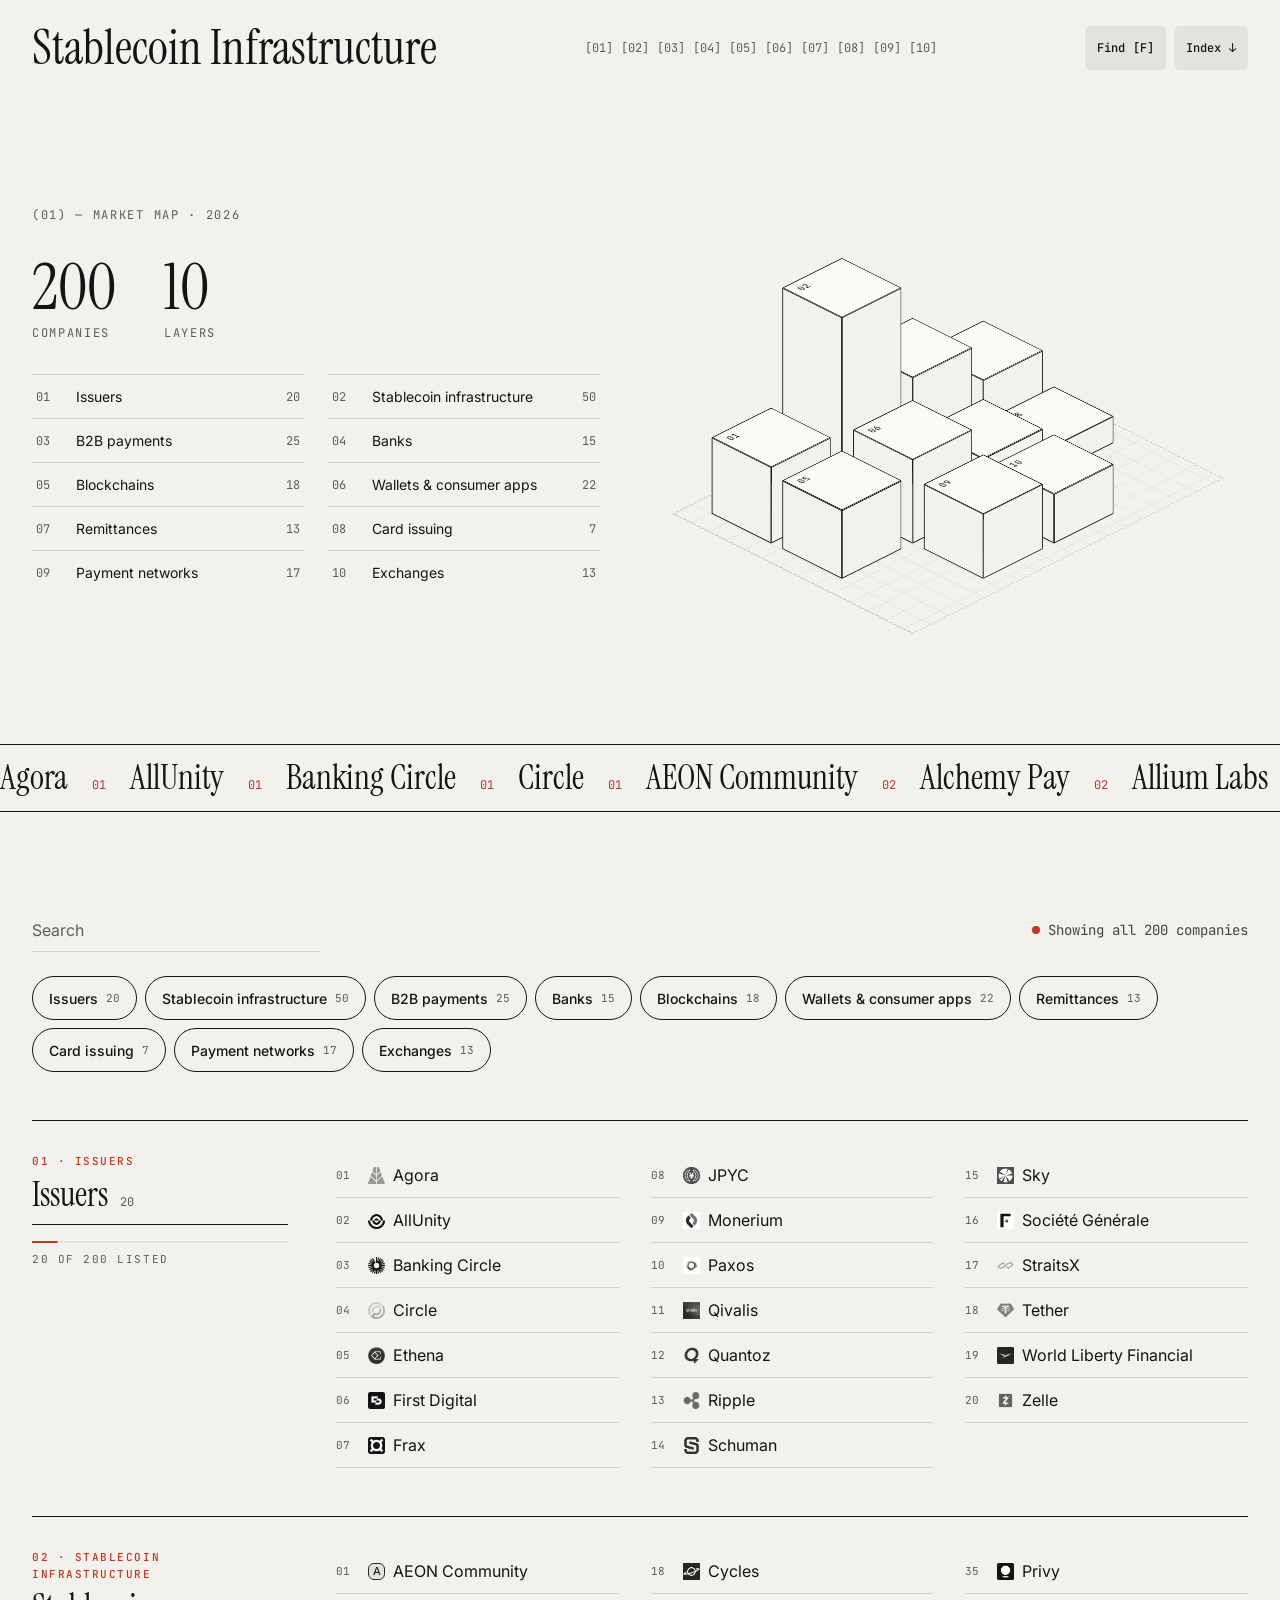
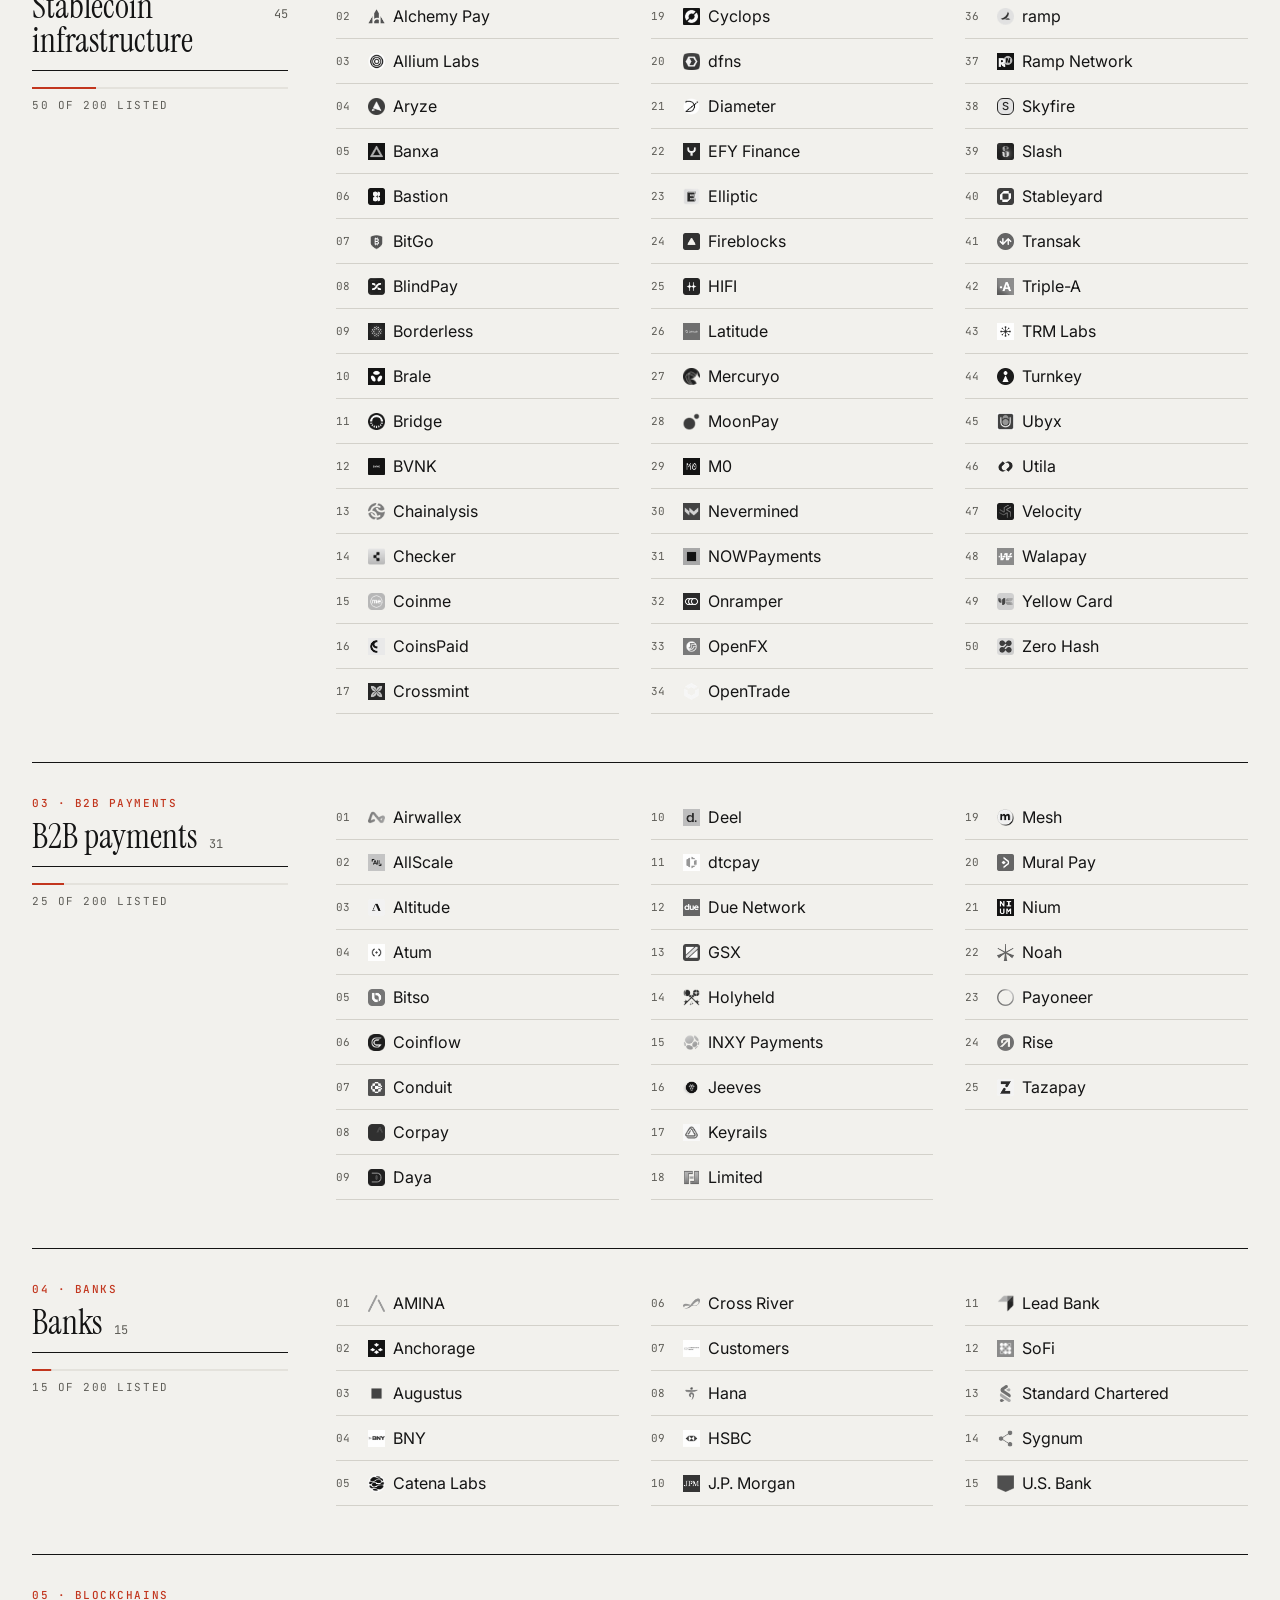
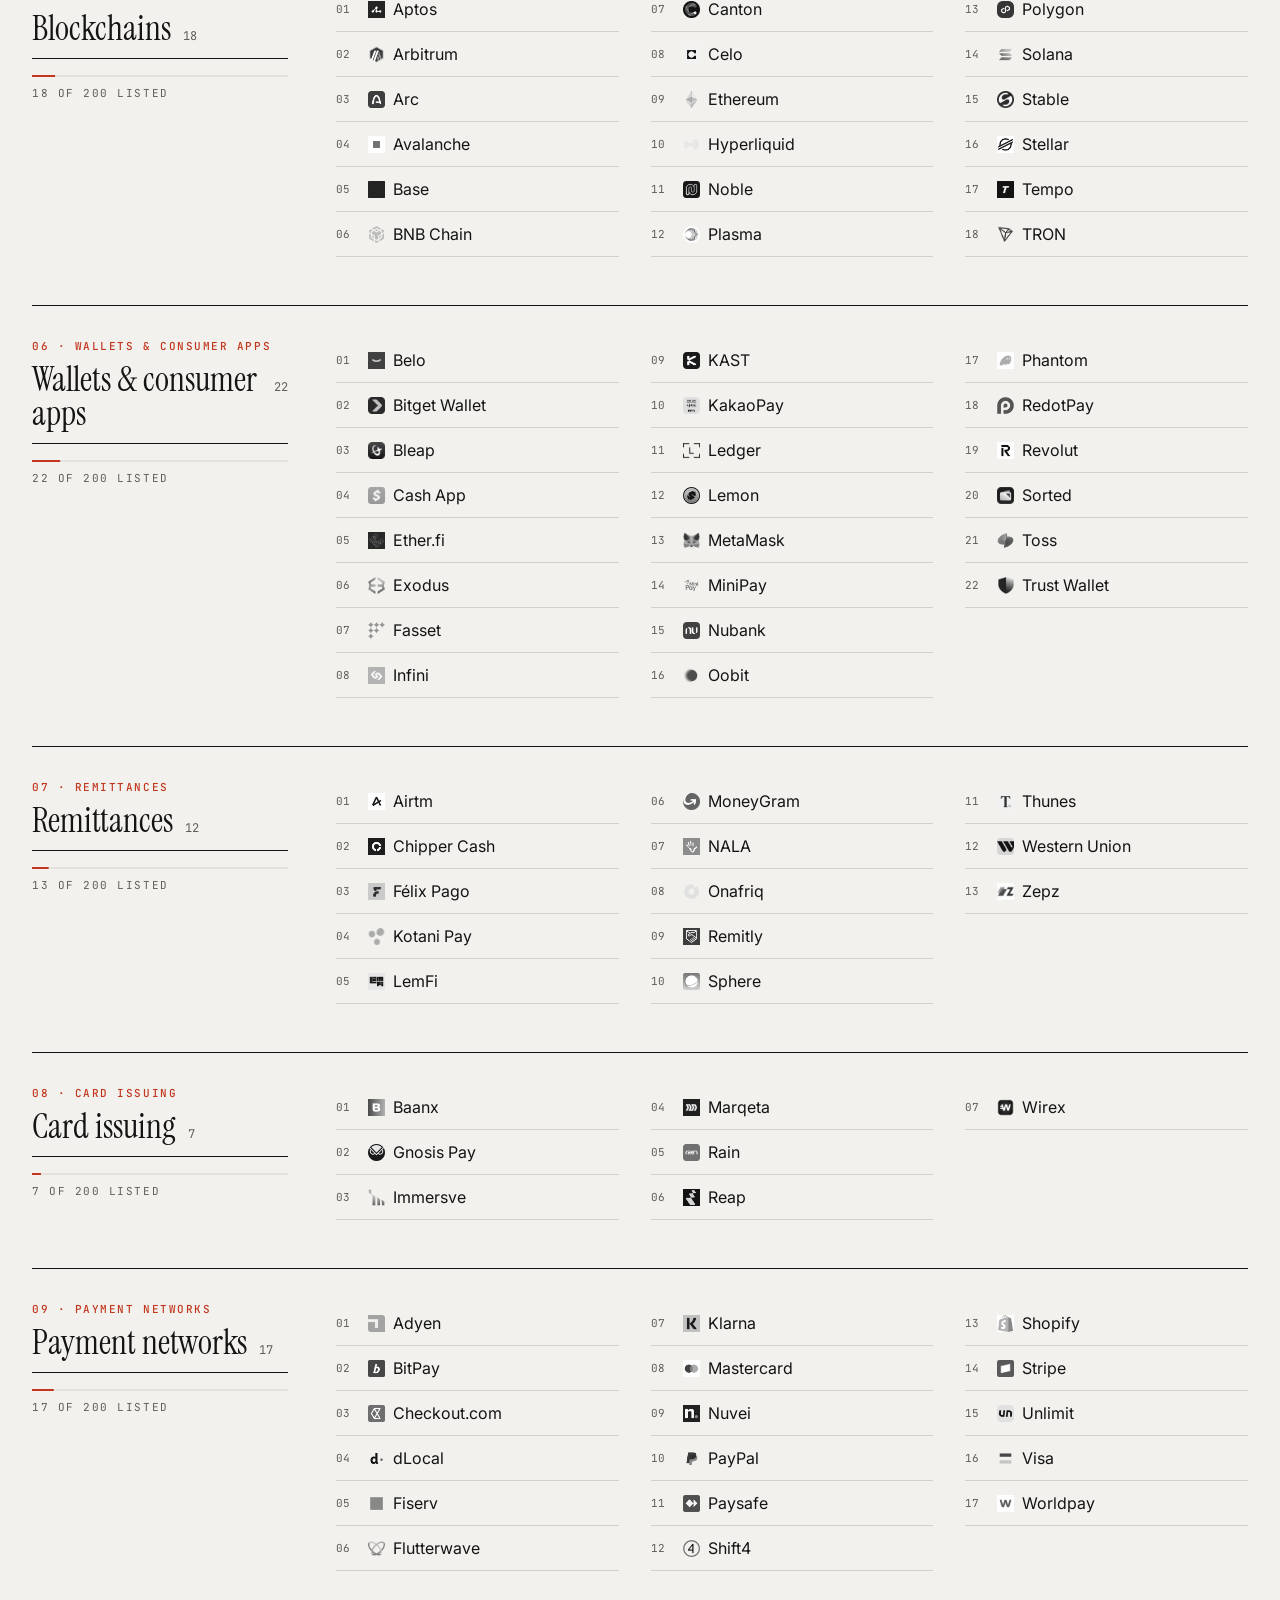
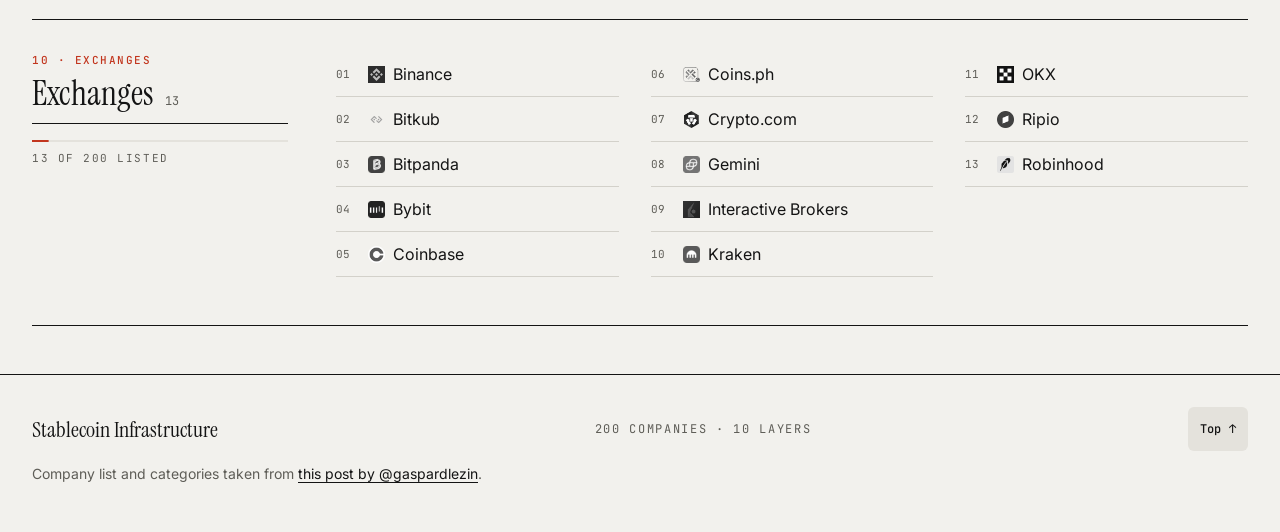
==== commit c8debc8e: "Update /stable-infra to latest stablecoin-infra main (hero trim, category bands) Co-Authored-By: Cla" ====
--- a/stable-infra/index.html
+++ b/stable-infra/index.html
@@ -34,11 +34,7 @@
       <section class="hero" aria-labelledby="hero-title">
         <div class="hero-copy">
           <p class="eyebrow intro-fade">(01) — Market map · 2026</p>
-          <h1 class="hero-title" id="hero-title">
-            <span class="intro-line"><span>The stablecoin stack,</span></span>
-            <span class="intro-line"><span><em>mapped</em> layer</span></span>
-            <span class="intro-line"><span>by layer.</span></span>
-          </h1>
+          <h1 class="visually-hidden" id="hero-title">Stablecoin Infrastructure</h1>
           <div class="hero-stats intro-fade">
             <p class="stat">
               <span class="stat-value" data-stat-companies></span>
@@ -48,10 +44,6 @@
               <span class="stat-value" data-stat-layers></span>
               <span class="stat-label">Layers</span>
             </p>
-            <p class="hero-note">
-              From the issuers who mint, to the networks and exchanges where it
-              settles. Each block’s height is how many companies that layer lists.
-            </p>
           </div>
           <div class="legend intro-fade" data-legend role="group" aria-label="Filter by layer"></div>
         </div>
@@ -60,24 +52,21 @@
 
       <div class="marquee" data-marquee aria-hidden="true"></div>
 
-      <section class="directory-section" aria-labelledby="directory-title">
-        <div class="section-head">
-          <h2 class="section-title" id="directory-title" data-reveal>
-            <span class="section-num">(02)</span> The directory.
-          </h2>
-          <p class="results-count" data-results-count role="status"></p>
-        </div>
+      <section class="directory-section" aria-label="Companies by category">
         <section class="toolbar" aria-label="Search and category filters">
-          <div class="search">
-            <label class="search-label" for="search-input">Search</label>
-            <input
-              type="search"
-              id="search-input"
-              class="search-input"
-              placeholder="Company or product…"
-              autocomplete="off"
-              spellcheck="false"
-            />
+          <div class="section-head">
+            <div class="search">
+              <label class="visually-hidden" for="search-input">Search</label>
+              <input
+                type="search"
+                id="search-input"
+                class="search-input"
+                placeholder="Search"
+                autocomplete="off"
+                spellcheck="false"
+              />
+            </div>
+            <p class="results-count" data-results-count role="status"></p>
           </div>
           <nav class="chips" data-filter-chips aria-label="Filter by category"></nav>
         </section>
@@ -99,6 +88,15 @@
       <p class="footer-brand">Stablecoin Infrastructure</p>
       <p class="footer-meta" data-footer-meta></p>
       <a class="key" href="#top">Top <span aria-hidden="true">↑</span></a>
+      <p class="footer-source">
+        Company list and categories taken from
+        <a
+          href="https://x.com/gaspardlezin/status/2113285239141253504/photo/1"
+          target="_blank"
+          rel="noopener noreferrer"
+          >this post by @gaspardlezin</a
+        >.
+      </p>
     </footer>
 
     <div id="panel-layer" class="panel-layer" hidden>
--- a/stable-infra/styles/tokens.css
+++ b/stable-infra/styles/tokens.css
@@ -100,8 +100,7 @@
   --font-size-3xl: 2.125rem;
 
   /* Display scale — fluid, serif only. */
-  --font-size-hero: clamp(3.25rem, 7vw, 6.5rem);
-  --font-size-section: clamp(2.75rem, 5vw, 4.5rem);
+  --font-size-wordmark: clamp(1.75rem, 1rem + 2.5vw, 3rem);
   --font-size-stat: clamp(3rem, 5vw, 4rem);
   --font-size-display: clamp(3rem, 7vw, 5rem);
 
@@ -164,6 +163,12 @@
      ---------------------------------------------------------------- */
   --panel-width: 44rem;
   --panel-label-width: 10rem;
+
+  /* ---------------------------------------------------------------
+     Directory bands
+     ---------------------------------------------------------------- */
+  --band-aside-width: 16rem;       /* heading column beside the list */
+  --company-column-width: 14rem;   /* target width of a name column */
   --color-panel-scrim: rgb(20 20 20 / 0.35);
 
   /* ---------------------------------------------------------------
@@ -193,6 +198,7 @@
   --motion-spin: 90s;
   --motion-marquee: 140s;
   --motion-count-up: 1600;
+  --motion-share: 1200ms;
 
   --cursor-dot-size: 0.5rem;
 }
@@ -211,5 +217,6 @@
     --motion-stagger: 0ms;
     --motion-intro: 0ms;
     --motion-count-up: 0;
+    --motion-share: 0ms;
   }
 }
--- a/stable-infra/styles/main.css
+++ b/stable-infra/styles/main.css
@@ -27,6 +27,8 @@
 }
 
 html {
+  /* The full-bleed marquee can round a pixel past the viewport. */
+  overflow-x: clip;
   -webkit-text-size-adjust: 100%;
   scroll-behavior: smooth;
   scroll-padding-top: var(--space-6);
@@ -168,7 +170,7 @@
 
 .wordmark {
   font-family: var(--font-display);
-  font-size: var(--font-size-2xl);
+  font-size: var(--font-size-wordmark);
   line-height: 1;
   color: var(--color-text-primary);
   text-decoration: none;
@@ -179,9 +181,10 @@
   flex-wrap: wrap;
 }
 
-/* Phones: the hero legend and chips already jump and filter by
-   category; the bracket index would only wrap into rows here. */
-@media (max-width: 47.99rem) {
+/* Below laptop width: the hero legend and chips already jump and
+   filter by category; the bracket index would only force the header
+   onto a second row beside the wordmark. */
+@media (max-width: 63.99rem) {
   .index-nav {
     display: none;
   }
@@ -250,42 +253,27 @@
   color: var(--color-text-muted);
 }
 
-.hero-title {
-  margin: 0;
-  font-size: var(--font-size-hero);
-  line-height: var(--line-height-display);
-  letter-spacing: var(--letter-spacing-display);
-}
-
-/* Line-by-line intro: each line slides up out of its own mask. */
-.intro-line {
-  display: block;
+/* The page's h1 is for assistive tech and outlines only — the
+   wordmark is the visible title. */
+.visually-hidden {
+  position: absolute;
+  width: 1px;
+  height: 1px;
   overflow: hidden;
-  padding-bottom: 0.06em;
-}
-
-.intro-line > span {
-  display: block;
-  animation: intro-line var(--motion-intro) var(--ease-out-soft) backwards;
-}
-
-.intro-line:nth-child(2) > span {
-  animation-delay: calc(var(--motion-stagger) * 2);
-}
-
-.intro-line:nth-child(3) > span {
-  animation-delay: calc(var(--motion-stagger) * 4);
-}
-
-@keyframes intro-line {
-  from {
-    transform: translateY(105%);
-  }
+  clip-path: inset(50%);
+  white-space: nowrap;
 }
 
 .intro-fade {
   animation: intro-fade var(--motion-intro) var(--ease-out-soft) backwards;
-  animation-delay: calc(var(--motion-stagger) * 8);
+}
+
+.intro-fade + .intro-fade {
+  animation-delay: calc(var(--motion-stagger) * 3);
+}
+
+.intro-fade + .intro-fade + .intro-fade {
+  animation-delay: calc(var(--motion-stagger) * 6);
 }
 
 @keyframes intro-fade {
@@ -323,12 +311,6 @@
   letter-spacing: var(--letter-spacing-caps);
   text-transform: uppercase;
   color: var(--color-text-muted);
-}
-
-.hero-note {
-  max-width: 17rem;
-  margin: 0;
-  font-size: var(--font-size-sm);
 }
 
 /* Legend — the stack's accessible twin: one toggle per layer. */
@@ -538,18 +520,6 @@
   color: var(--color-accent);
 }
 
-.stack-caption {
-  position: absolute;
-  left: 0;
-  bottom: 0;
-  margin: 0;
-  font-family: var(--font-mono);
-  font-size: var(--font-size-2xs);
-  letter-spacing: var(--letter-spacing-caps);
-  text-transform: uppercase;
-  color: var(--color-text-muted);
-}
-
 @media (max-width: 45rem) {
   .stack-stage {
     height: var(--stack-stage-height-compact);
@@ -619,25 +589,9 @@
 .section-head {
   display: flex;
   flex-wrap: wrap;
-  align-items: flex-end;
+  align-items: center;
   justify-content: space-between;
   gap: var(--space-4) var(--space-5);
-  margin-bottom: var(--space-6);
-}
-
-.section-title {
-  margin: 0;
-  font-size: var(--font-size-section);
-  line-height: var(--line-height-display);
-  letter-spacing: var(--letter-spacing-display);
-}
-
-.section-num {
-  font-family: var(--font-mono);
-  font-size: var(--font-size-sm);
-  letter-spacing: var(--letter-spacing-caps);
-  vertical-align: top;
-  color: var(--color-text-muted);
 }
 
 .results-count {
@@ -675,18 +629,8 @@
 }
 
 .search {
-  display: flex;
-  flex-direction: column;
-  gap: var(--space-2);
-  max-width: 38rem;
-}
-
-.search-label {
-  font-family: var(--font-mono);
-  font-size: var(--font-size-xs);
-  letter-spacing: var(--letter-spacing-caps);
-  text-transform: uppercase;
-  color: var(--color-text-muted);
+  flex: 1 1 12rem;
+  max-width: 18rem;
 }
 
 .search-input {
@@ -694,11 +638,11 @@
   min-height: var(--tap-target);
   padding: var(--space-2) 0;
   border: 0;
-  border-bottom: var(--border-width-thin) solid var(--color-border-strong);
+  border-bottom: var(--border-width-thin) solid var(--color-border);
   border-radius: 0;
   background-color: var(--color-transparent);
   font: inherit;
-  font-size: var(--font-size-xl);
+  font-size: var(--font-size-base);
   color: var(--color-text-primary);
   transition: border-color var(--transition-normal);
 }
@@ -808,26 +752,92 @@
 }
 
 /* ---------------------------------------------------------------
-   Directory — one section per category, packed into columns.
+   Directory — one full-width band per category.
+   Aside (kicker, heading, share bar) on the left, sticky while its
+   band scrolls; the company list flows in columns on the right, so
+   every category scans the same way regardless of its length. On
+   narrow screens the aside stacks above the list.
    ---------------------------------------------------------------- */
 .directory-grid {
   margin: 0;
   padding: 0;
   list-style: none;
-  /* Multi-column, not grid: each column packs its sections
-     independently, so a tall category never stretches its row-mates. */
-  column-width: 18.75rem;
-  column-gap: var(--space-7);
+  border-bottom: var(--border-width-thin) solid var(--color-border-strong);
 }
 
 .cluster {
+  display: grid;
+  grid-template-columns: minmax(0, 1fr);
+  gap: var(--space-5);
+  min-width: 0;
+  padding-block: var(--space-6) var(--space-7);
+  border-top: var(--border-width-thin) solid var(--color-border-strong);
+  transition: opacity var(--transition-normal);
+}
+
+@media (min-width: 56rem) {
+  .cluster {
+    grid-template-columns: var(--band-aside-width) minmax(0, 1fr);
+    gap: var(--space-7);
+  }
+
+  .cluster-aside {
+    position: sticky;
+    top: var(--space-5);
+    align-self: start;
+  }
+}
+
+.cluster-aside {
   display: flex;
   flex-direction: column;
-  gap: var(--space-1);
+  gap: var(--space-2);
   min-width: 0;
-  break-inside: avoid;
-  margin-bottom: var(--space-7);
-  transition: opacity var(--transition-normal);
+}
+
+.cluster-body {
+  display: flex;
+  flex-direction: column;
+  align-items: flex-start;
+  gap: var(--space-4);
+  min-width: 0;
+}
+
+/* Share bar: the category's slice of the listed roster. The fill is a
+   scaled rule, so it can grow in on reveal without layout work. */
+.category-share {
+  display: flex;
+  flex-direction: column;
+  gap: var(--space-2);
+  margin-top: var(--space-2);
+}
+
+.category-share-track {
+  display: block;
+  height: var(--border-width-thick);
+  background-color: var(--color-bg-subtle);
+  overflow: hidden;
+}
+
+.category-share-fill {
+  display: block;
+  height: 100%;
+  background-color: var(--color-accent);
+  transform-origin: left;
+  transform: scaleX(var(--share, 0));
+  transition: transform var(--motion-share) var(--ease-out-soft) var(--reveal-delay, 0ms);
+}
+
+.reveal-armed .category-share:not(.is-revealed) .category-share-fill {
+  transform: scaleX(0);
+}
+
+.category-share-label {
+  font-family: var(--font-mono);
+  font-size: var(--font-size-2xs);
+  letter-spacing: var(--letter-spacing-caps);
+  text-transform: uppercase;
+  color: var(--color-text-muted);
 }
 
 .kicker {
@@ -861,13 +871,18 @@
 }
 
 .company-list {
+  width: 100%;
   margin: 0;
   padding: 0;
   list-style: none;
   counter-reset: row;
+  /* Columns, not grid: names read down then across, like an index. */
+  column-width: var(--company-column-width);
+  column-gap: var(--space-6);
 }
 
 .company-item {
+  break-inside: avoid;
   border-bottom: var(--border-width-thin) solid var(--color-border);
   counter-increment: row;
 }
@@ -1035,6 +1050,18 @@
   letter-spacing: var(--letter-spacing-caps);
   text-transform: uppercase;
   color: var(--color-text-muted);
+}
+
+.footer-source {
+  flex-basis: 100%;
+  margin: 0;
+  font-size: var(--font-size-sm);
+  color: var(--color-text-muted);
+}
+
+.footer-source a {
+  color: var(--color-text-primary);
+  text-underline-offset: 0.2em;
 }
 
 /* ---------------------------------------------------------------
@@ -1575,10 +1602,6 @@
     scroll-behavior: auto;
   }
 
-  .intro-line > span {
-    animation: none;
-  }
-
   .intro-fade {
     animation: none;
   }
@@ -1617,6 +1640,10 @@
 
   .empty-state:not([hidden]) {
     animation: none;
+  }
+
+  .reveal-armed .category-share:not(.is-revealed) .category-share-fill {
+    transform: scaleX(var(--share, 0));
   }
 
   .reveal-armed [data-reveal],
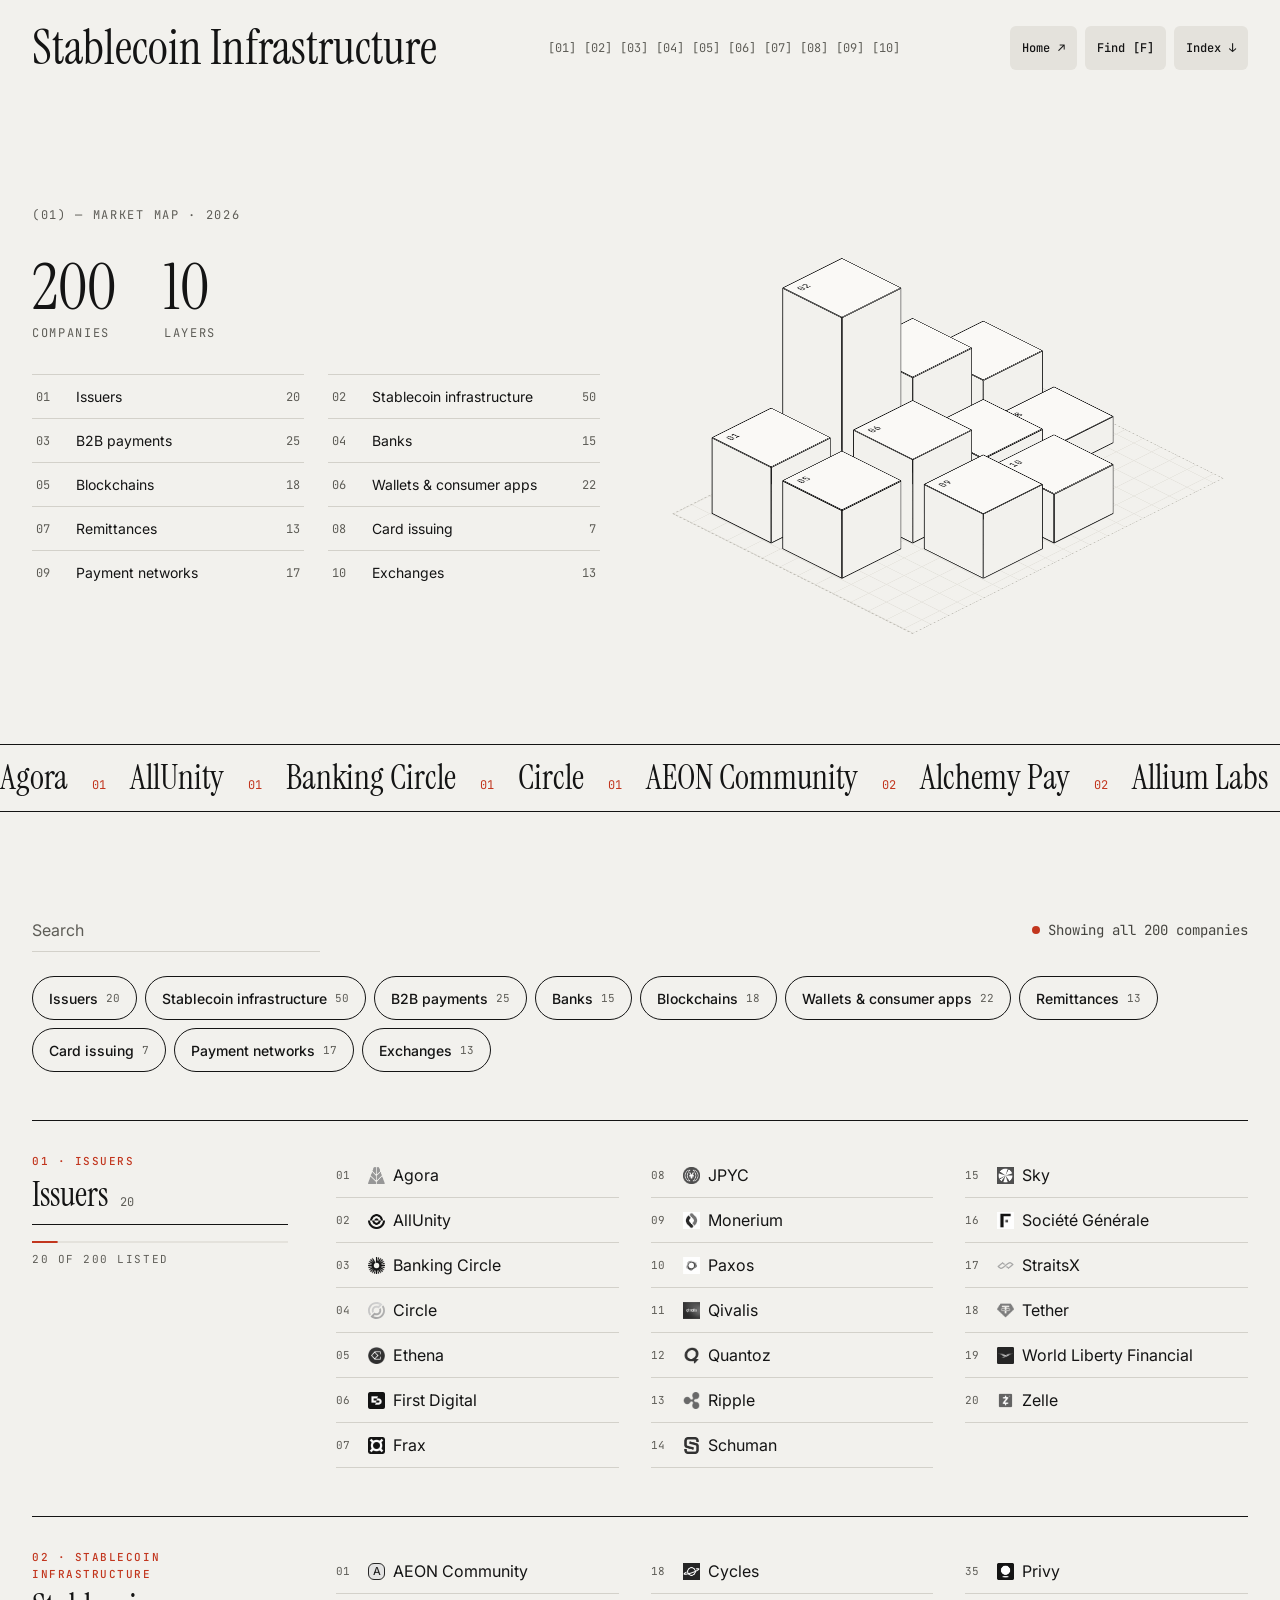
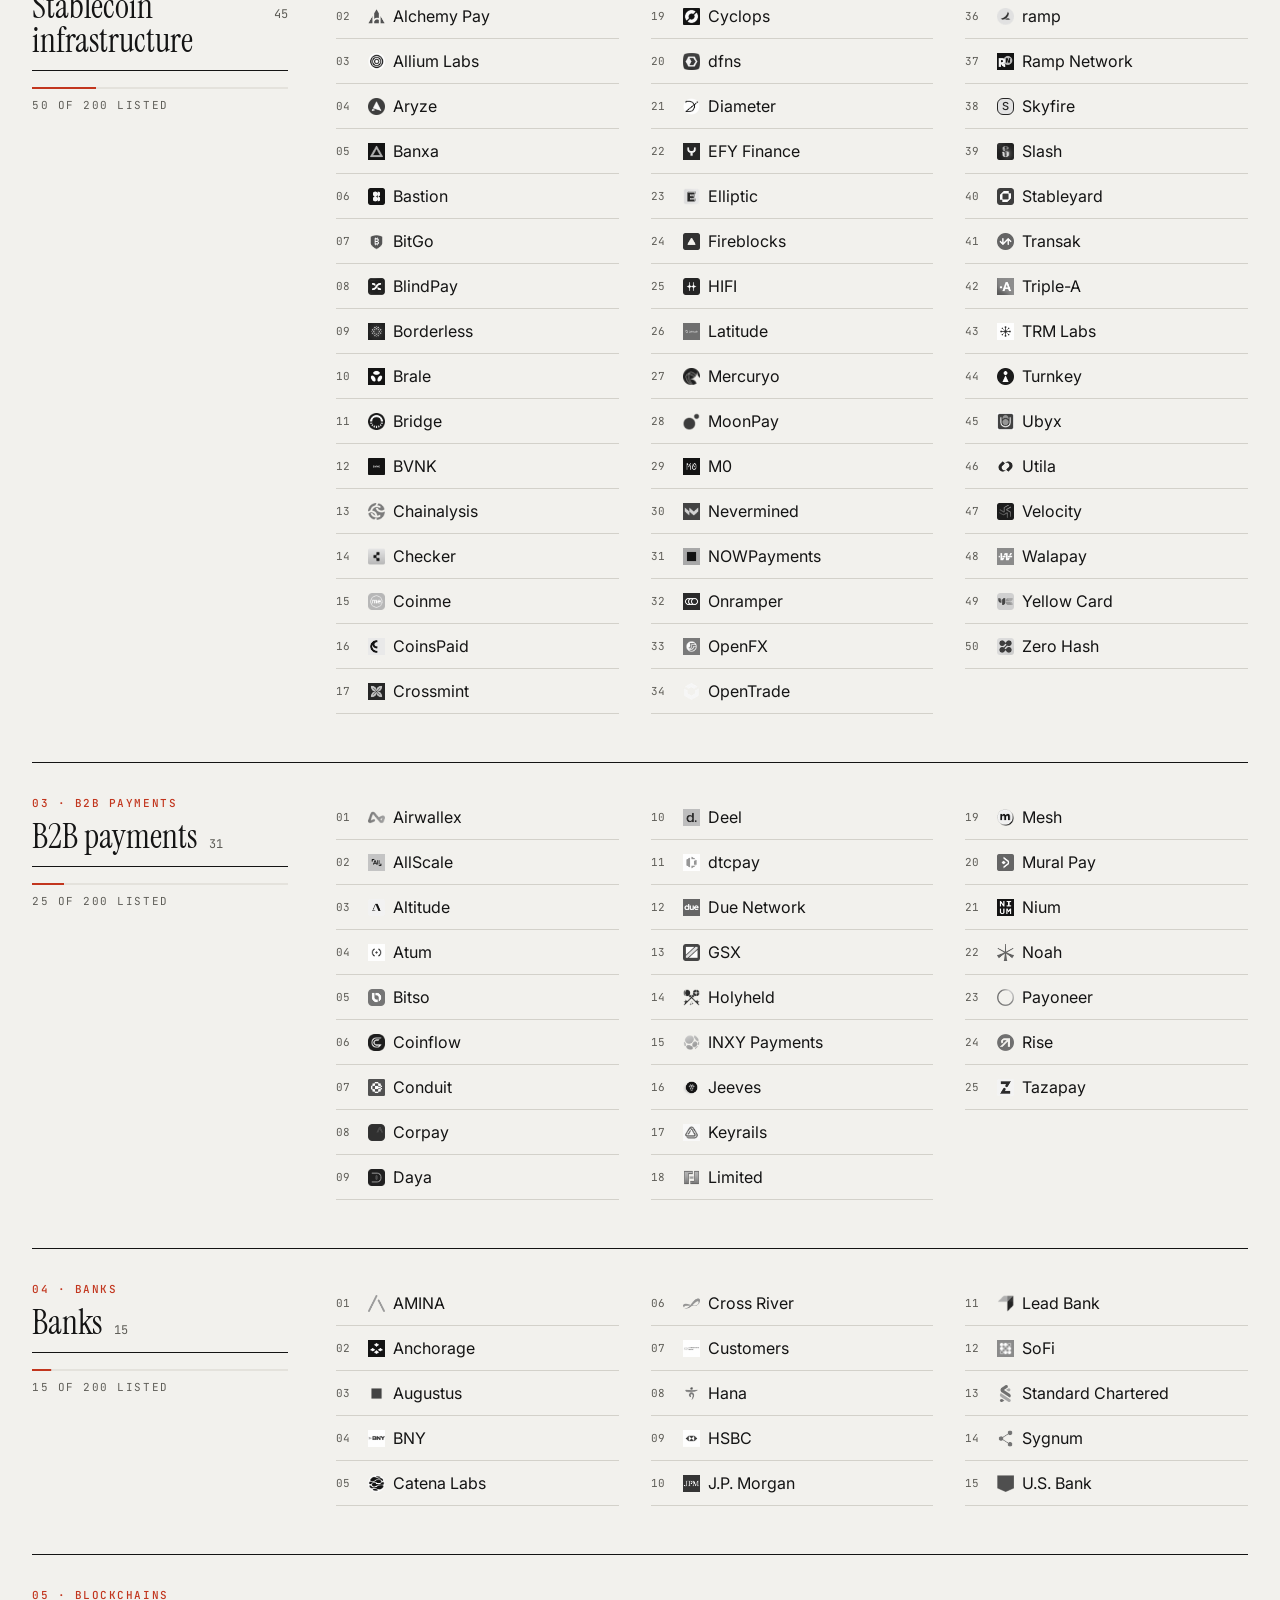
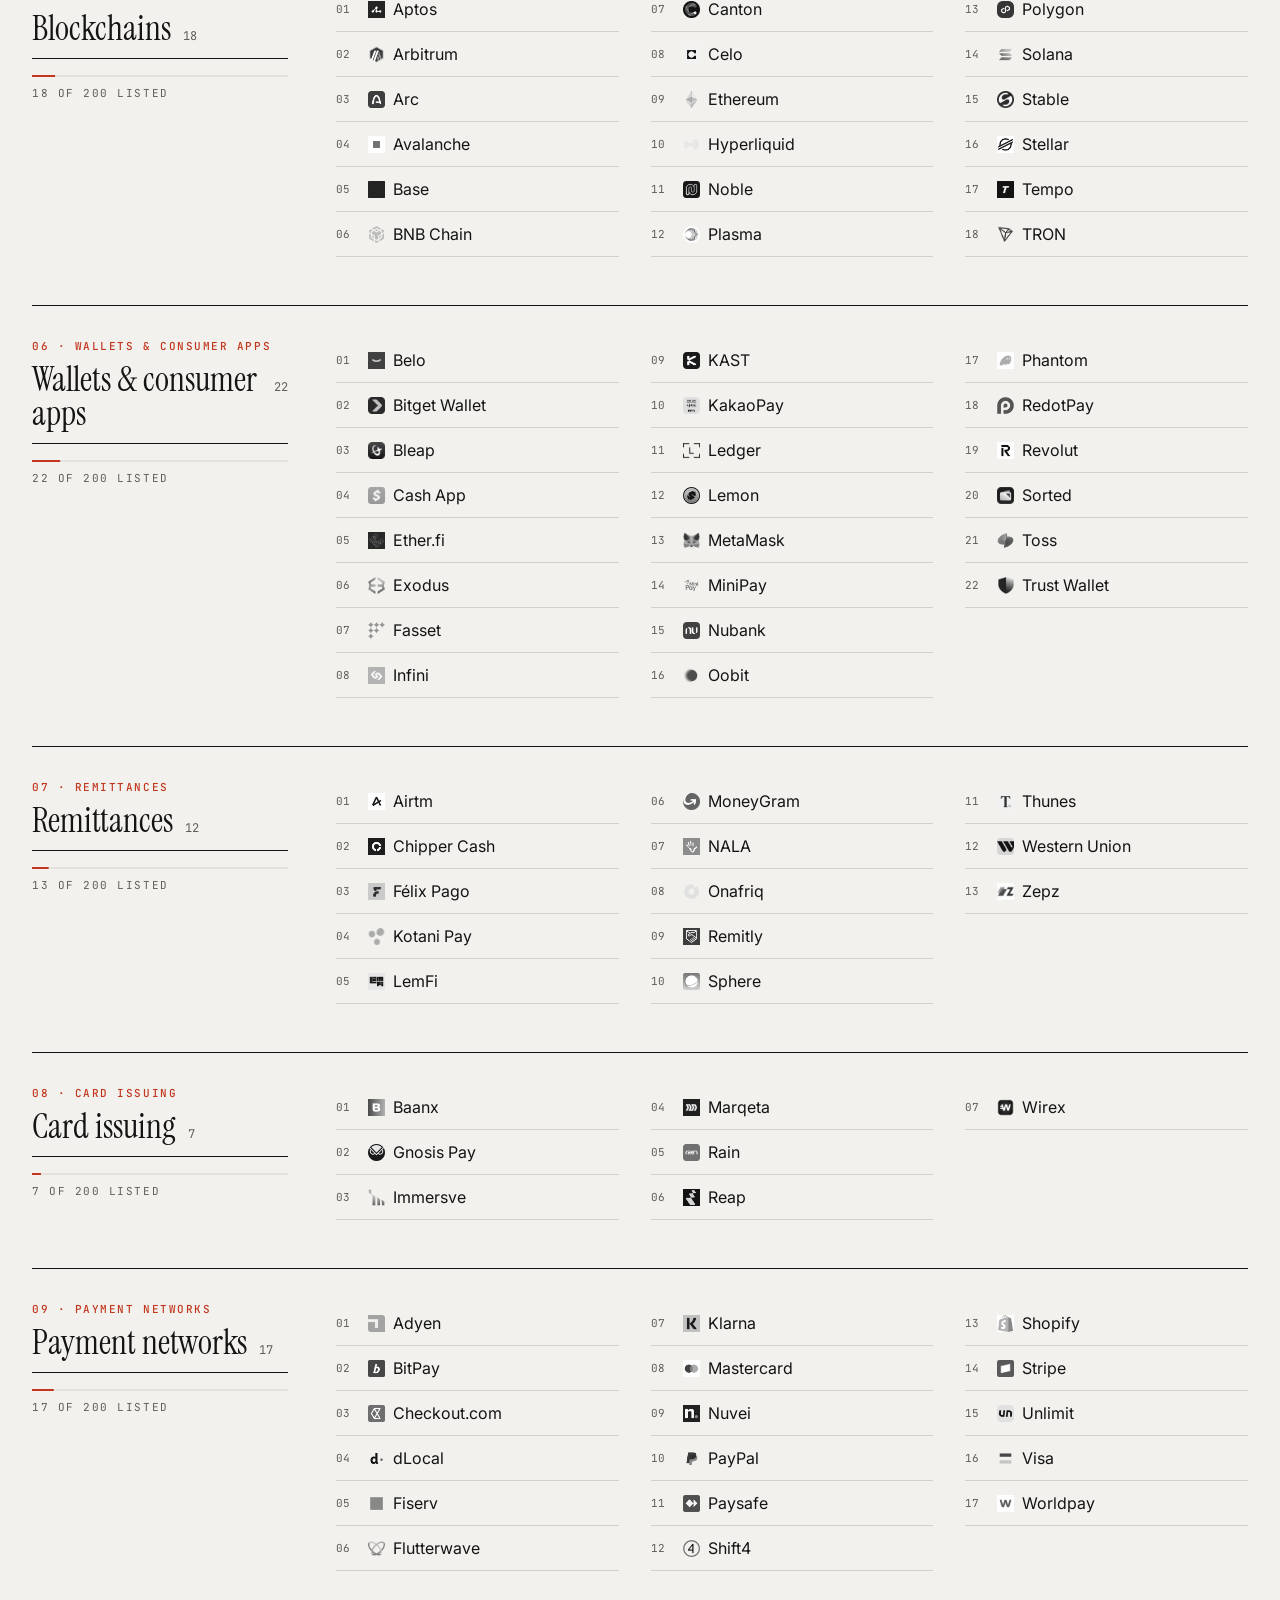
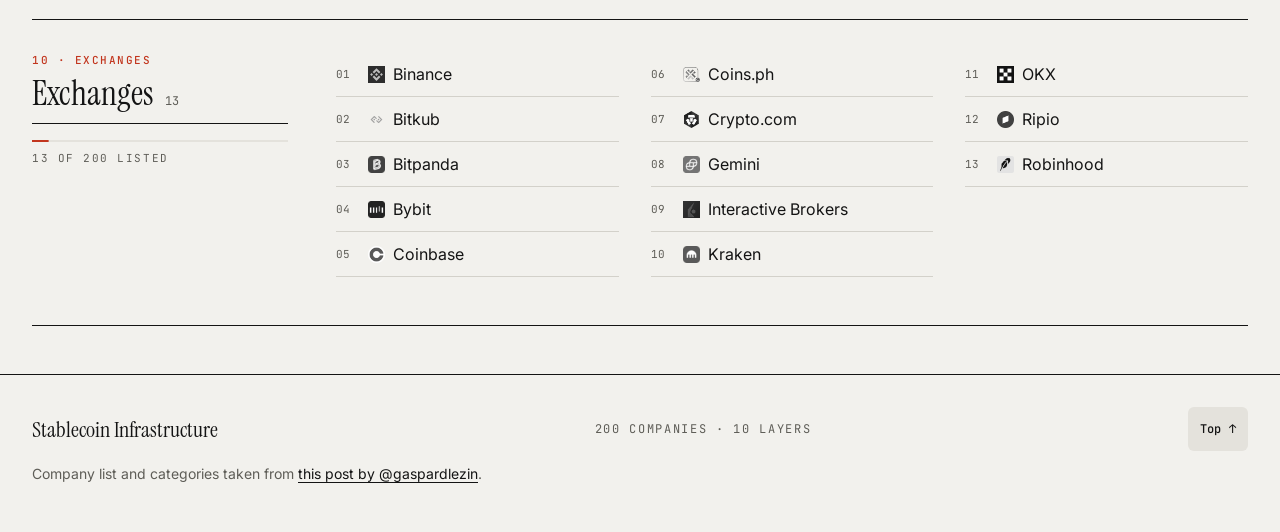
==== commit 3901dbad: "Add Home link to /stable-infra header Co-Authored-By: Claude Sonnet 5.5 <noreply@anthropic.com>" ====
--- a/stable-infra/index.html
+++ b/stable-infra/index.html
@@ -23,6 +23,7 @@
       <a class="wordmark" href="#top">Stablecoin Infrastructure</a>
       <nav class="index-nav" data-index-nav aria-label="Jump to a category"></nav>
       <div class="header-keys">
+        <a class="key" href="/">Home <span aria-hidden="true">↗</span></a>
         <button type="button" class="key" data-find aria-keyshortcuts="F">
           Find <kbd>F</kbd>
         </button>
